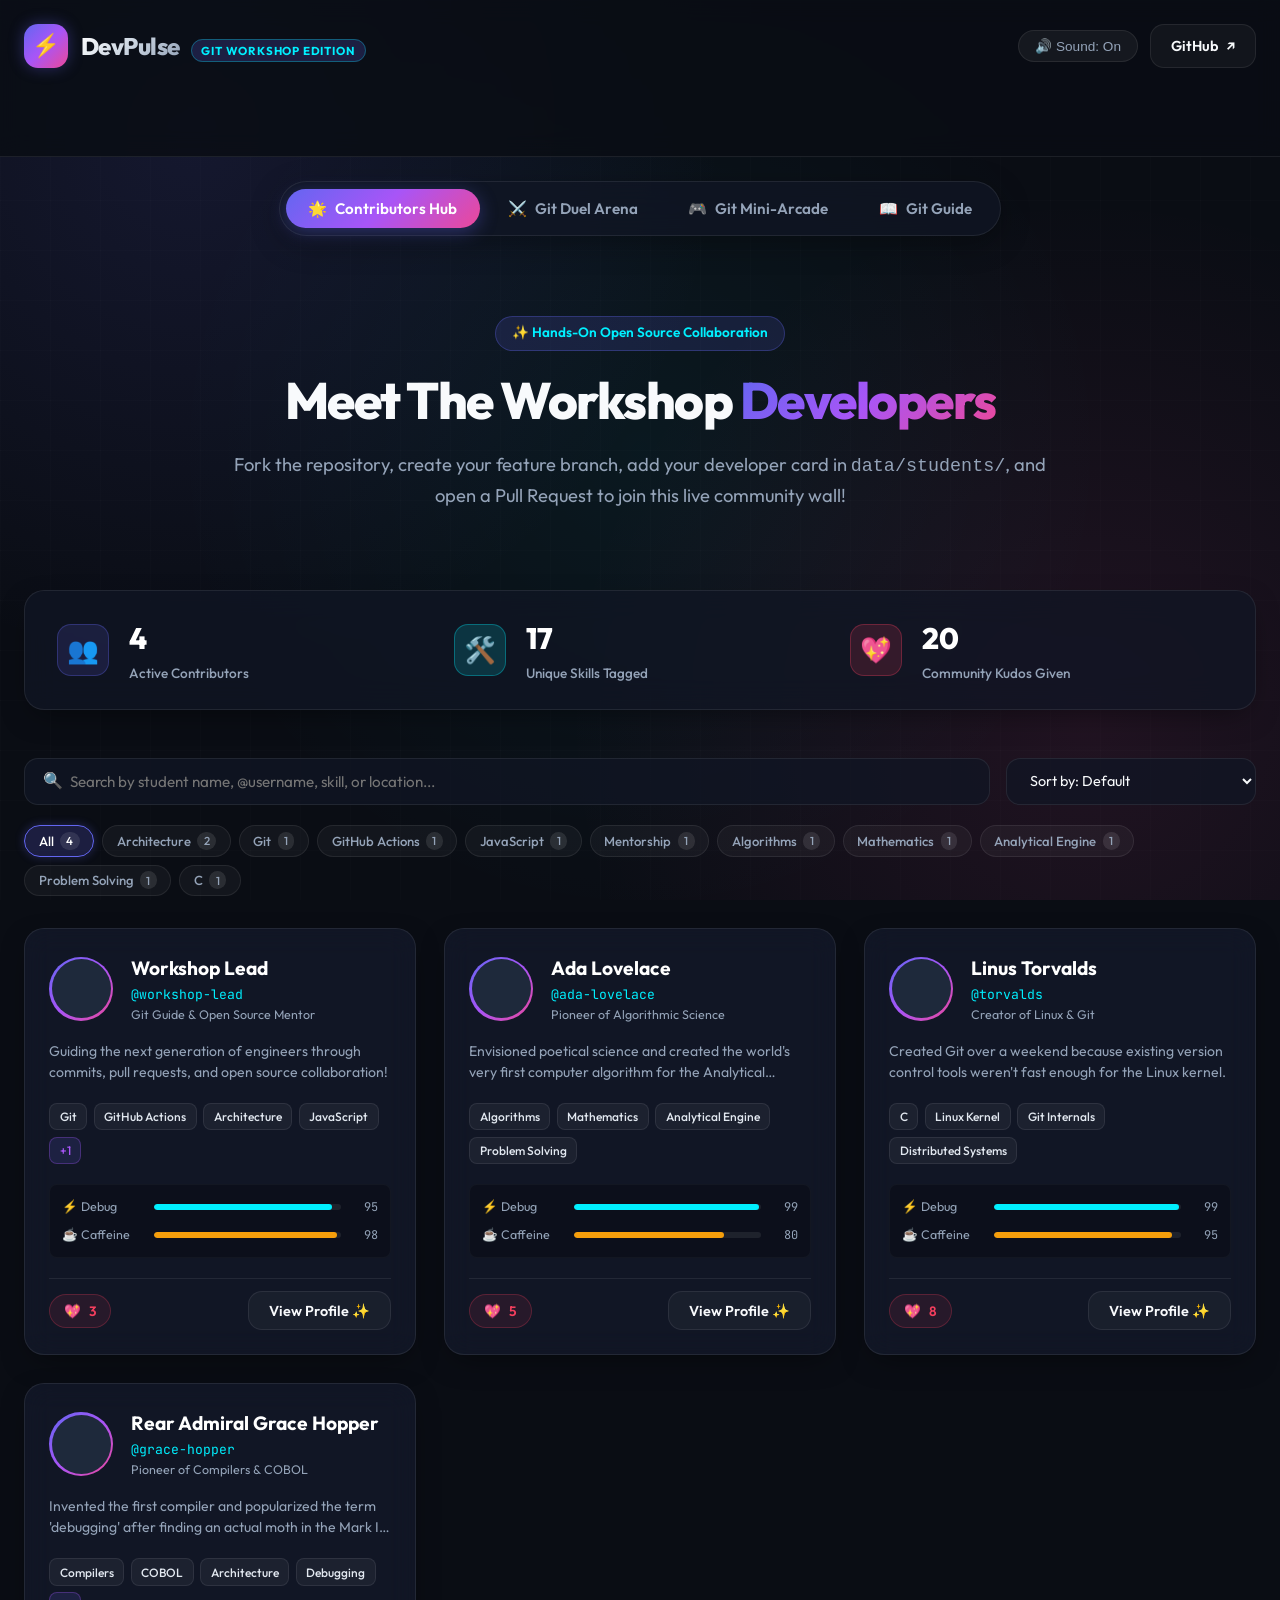
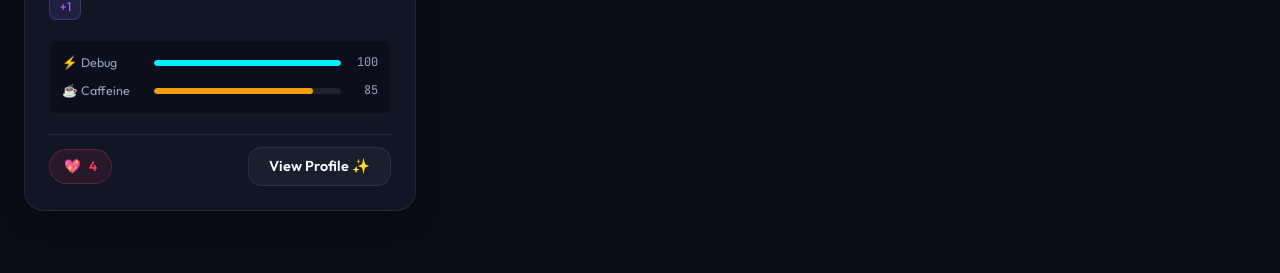
==== GItHub/index.html @ 4203bc34 "Github_Workshop" ====
<!DOCTYPE html>
<html lang="en">
<head>
  <meta charset="UTF-8">
  <meta name="viewport" content="width=device-width, initial-scale=1.0">
  <meta name="description" content="DevPulse - Interactive Developer Showcase, RPG Battle Arena, and Collaborative Git Workshop Hub">
  <title>DevPulse 🚀 Git Workshop & Community Hub</title>
  <link rel="stylesheet" href="css/styles.css">
  <link rel="icon" href="data:image/svg+xml,<svg xmlns=%22http://www.w3.org/2000/svg%22 viewBox=%220 0 100 100%22><text y=%22.9em%22 font-size=%2290%22>⚡</text></svg>">
</head>
<body>
  <div class="cyber-grid-bg"></div>
  <canvas id="confetti-canvas"></canvas>

  <header class="site-header">
    <div class="app-container header-inner">
      <a href="#" class="brand-logo" id="brand-home-link">
        <div class="logo-icon-wrap">⚡</div>
        <div>
          <span class="brand-title">DevPulse</span>
          <span class="brand-tag">Git Workshop Edition</span>
        </div>
      </a>

      <div class="header-actions">
        <button id="audio-toggle-btn" class="btn-audio" title="Toggle Sound Effects">🔊 Sound: On</button>
        <a href="https://github.com" target="_blank" rel="noopener noreferrer" class="btn btn-outline" id="github-repo-btn">
          <span>GitHub</span> ↗
        </a>
      </div>
    </div>
  </header>

  <main class="app-container">
    <!-- Top Navigation Tabs -->
    <nav class="nav-tabs-wrapper">
      <div class="nav-tabs" role="tablist">
        <button class="nav-tab-btn active" data-tab="contributors" role="tab" id="tab-btn-contributors">
          <span>🌟</span> Contributors Hub
        </button>
        <button class="nav-tab-btn" data-tab="arena" role="tab" id="tab-btn-arena">
          <span>⚔️</span> Git Duel Arena
        </button>
        <button class="nav-tab-btn" data-tab="arcade" role="tab" id="tab-btn-arcade">
          <span>🎮</span> Git Mini-Arcade
        </button>
        <button class="nav-tab-btn" data-tab="guide" role="tab" id="tab-btn-guide">
          <span>📖</span> Git Guide
        </button>
      </div>
    </nav>

    <!-- TAB 1: CONTRIBUTORS HUB -->
    <section id="tab-contributors" class="tab-panel active">
      <div class="hero-section">
        <div class="hero-pill">✨ Hands-On Open Source Collaboration</div>
        <h1 class="hero-title">Meet The Workshop <span class="hero-gradient-text">Developers</span></h1>
        <p class="hero-subtitle">
          Fork the repository, create your feature branch, add your developer card in <code>data/students/</code>, 
          and open a Pull Request to join this live community wall!
        </p>
      </div>

      <!-- Workshop Metrics Banner -->
      <div class="stats-banner">
        <div class="stat-item">
          <div class="stat-icon contributors">👥</div>
          <div>
            <div class="stat-number" id="stat-total-contributors">0</div>
            <div class="stat-label">Active Contributors</div>
          </div>
        </div>
        <div class="stat-item">
          <div class="stat-icon skills">🛠️</div>
          <div>
            <div class="stat-number" id="stat-unique-skills">0</div>
            <div class="stat-label">Unique Skills Tagged</div>
          </div>
        </div>
        <div class="stat-item">
          <div class="stat-icon kudos">💖</div>
          <div>
            <div class="stat-number" id="stat-total-kudos">0</div>
            <div class="stat-label">Community Kudos Given</div>
          </div>
        </div>
      </div>

      <!-- Search, Sort & Skill Filters -->
      <div class="toolbar-section">
        <div class="search-row">
          <div class="search-input-wrapper">
            <span class="search-icon">🔍</span>
            <input type="text" id="search-input" class="search-input" placeholder="Search by student name, @username, skill, or location...">
          </div>
          <select id="sort-select" class="sort-select">
            <option value="default">Sort by: Default</option>
            <option value="name">Sort by: Name (A-Z)</option>
            <option value="kudos">Sort by: Most Kudos 💖</option>
            <option value="debugging">Sort by: Debugging Master ⚡</option>
            <option value="caffeine">Sort by: Caffeine Level ☕</option>
          </select>
        </div>

        <div class="skills-pills-row" id="skills-filter-container">
          <!-- Populated dynamically by app.js -->
        </div>
      </div>

      <!-- Cards Grid -->
      <div class="profiles-grid" id="profiles-grid">
        <!-- Rendered dynamically by app.js -->
      </div>
    </section>

    <!-- TAB 2: GIT DUEL ARENA -->
    <section id="tab-arena" class="tab-panel">
      <div class="arena-container">
        <div class="arena-header">
          <h2 class="arena-title">⚔️ Git Duel RPG Battle Arena</h2>
          <p class="arena-subtitle">Pick any two workshop contributors and watch their developer stats collide in a simulated turn-based duel!</p>
        </div>

        <div class="arena-matchup-row">
          <div class="fighter-slot">
            <label for="arena-fighter-1">Select Contender 1:</label>
            <select id="arena-fighter-1" class="fighter-select"></select>
            <div id="fighter-1-card"></div>
          </div>

          <div class="arena-vs-badge">VS</div>

          <div class="fighter-slot">
            <label for="arena-fighter-2">Select Contender 2:</label>
            <select id="arena-fighter-2" class="fighter-select"></select>
            <div id="fighter-2-card"></div>
          </div>
        </div>

        <div class="arena-controls">
          <button id="start-battle-btn" class="btn btn-primary btn-battle">⚔️ Start Git Duel!</button>
          <button id="reset-battle-btn" class="btn btn-outline">🔄 Reset</button>
        </div>

        <div class="battle-log-container" id="battle-log-messages">
          <div class="log-entry system">Ready for battle. Select two developers and click Start!</div>
        </div>
      </div>
    </section>

    <!-- TAB 3: GIT MINI-ARCADE -->
    <section id="tab-arcade" class="tab-panel">
      <div class="arcade-grid">
        <!-- Speed Typer Game -->
        <div class="arcade-card">
          <div class="arcade-card-header">
            <span class="arcade-tag">Mini-Game 1</span>
            <h3 class="arcade-title">⚡ Git Command Speed Typer</h3>
            <p class="step-desc">Test your muscle memory! Type the Git command matching each scenario before time runs out.</p>
          </div>

          <div class="typer-status-bar">
            <span>Score: <strong id="typer-score">0</strong></span>
            <span>Time: <strong id="typer-time">30s</strong></span>
          </div>

          <div class="typer-target-display">
            <div class="typer-prompt" id="typer-prompt">Click "Start Speed Typer" to begin!</div>
            <div class="typer-target" id="typer-target">git checkout -b feature/awesome</div>
          </div>

          <input type="text" id="typer-input" class="typer-input" placeholder="Type command here and press enter..." disabled autocomplete="off" spellcheck="false">

          <button id="typer-start-btn" class="btn btn-primary">⚡ Start Speed Typer (30s)</button>
        </div>

        <!-- Git Quizzer -->
        <div class="arcade-card">
          <div class="arcade-card-header">
            <span class="arcade-tag">Mini-Game 2</span>
            <h3 class="arcade-title">🎓 Git & GitHub Knowledge Quiz</h3>
            <p class="step-desc">Test your understanding of Git fundamentals, branching, and pull requests.</p>
          </div>

          <div id="quiz-box">
            <!-- Rendered dynamically by arcade.js -->
          </div>
        </div>
      </div>

      <!-- Community Soundboard -->
      <div class="soundboard-section">
        <h3 class="arcade-title">🔊 Workshop Audio Soundboard</h3>
        <p class="step-desc">Synthesized in real-time with Web Audio API. Trigger audio feedback during live demos!</p>
        <div class="soundboard-grid">
          <button class="soundboard-btn" data-sound="kudos">💖 Kudos Chime</button>
          <button class="soundboard-btn" data-sound="attack">⚡ Zap / Laser</button>
          <button class="soundboard-btn" data-sound="victory">🏆 Victory Fanfare</button>
          <button class="soundboard-btn" data-sound="success">✅ Commit Success</button>
          <button class="soundboard-btn" data-sound="error">❌ Merge Conflict Buzz</button>
        </div>
      </div>
    </section>

    <!-- TAB 4: GIT WORKSHOP GUIDE -->
    <section id="tab-guide" class="tab-panel">
      <div class="guide-container">
        <h2 class="arena-title">🚀 Workshop Hands-On Instructions</h2>
        <p class="step-desc" style="margin-bottom: 2rem;">
          Follow these 6 steps to make your first open-source Pull Request and see your card appear live on this wall!
        </p>

        <div class="guide-step">
          <div class="step-num-badge">1</div>
          <div class="step-body">
            <h3 class="step-title">Fork and Clone the Repository</h3>
            <p class="step-desc">Click <strong>Fork</strong> at the top right of this GitHub repo to create your own copy, then clone it to your local machine:</p>
            <div class="code-snippet-box">git clone https://github.com/YOUR_USERNAME/DevPulse.git<br>cd DevPulse</div>
          </div>
        </div>

        <div class="guide-step">
          <div class="step-num-badge">2</div>
          <div class="step-body">
            <h3 class="step-title">Create a New Feature Branch</h3>
            <p class="step-desc">Never commit directly to <code>main</code>! Always create a descriptive branch for your changes:</p>
            <div class="code-snippet-box">git checkout -b feature/add-YOUR_USERNAME</div>
          </div>
        </div>

        <div class="guide-step">
          <div class="step-num-badge">3</div>
          <div class="step-body">
            <h3 class="step-title">Create Your Profile JSON File</h3>
            <p class="step-desc">Copy <code>data/students/_template.json</code> to a new file named <code>data/students/YOUR_USERNAME.json</code> and fill in your details, avatar, and custom RPG stats!</p>
            <div class="code-snippet-box">cp data/students/_template.json data/students/YOUR_USERNAME.json</div>
          </div>
        </div>

        <div class="guide-step">
          <div class="step-num-badge">4</div>
          <div class="step-body">
            <h3 class="step-title">Register Your File (For Local Testing)</h3>
            <p class="step-desc">Open <code>data/registry.json</code> and add your filename (e.g. <code>"YOUR_USERNAME.json"</code>) to the list. Double check your JSON syntax (commas and quotes)!</p>
          </div>
        </div>

        <div class="guide-step">
          <div class="step-num-badge">5</div>
          <div class="step-body">
            <h3 class="step-title">Commit and Push Your Branch</h3>
            <p class="step-desc">Stage your changes, create an informative commit message, and push your branch to GitHub:</p>
            <div class="code-snippet-box">git status<br>git add data/students/YOUR_USERNAME.json data/registry.json<br>git commit -m "feat: add profile card for YOUR_USERNAME"<br>git push -u origin feature/add-YOUR_USERNAME</div>
          </div>
        </div>

        <div class="guide-step">
          <div class="step-num-badge">6</div>
          <div class="step-body">
            <h3 class="step-title">Open a Pull Request! 🎉</h3>
            <p class="step-desc">
              Go to the original GitHub repository. GitHub will show a banner saying <em>"feature/add-YOUR_USERNAME had recent pushes"</em>. Click <strong>Compare & pull request</strong>, write a brief description, and submit! Once the instructor or peer merges it, your card is officially in the Hall of Fame!
            </p>
          </div>
        </div>
      </div>
    </section>
  </main>

  <!-- Profile Detail Modal Dialog -->
  <div id="profile-modal" class="modal-overlay" role="dialog" aria-modal="true">
    <div class="modal-window">
      <button id="modal-close-btn" class="modal-close-btn" aria-label="Close modal">✕</button>
      <div id="modal-body-container">
        <!-- Rendered dynamically by app.js -->
      </div>
    </div>
  </div>

  <!-- Scripts -->
  <script src="js/audio.js"></script>
  <script src="js/battle-arena.js"></script>
  <script src="js/arcade.js"></script>
  <script src="js/app.js"></script>
</body>
</html>
---- GItHub/css/styles.css ----
/* ==========================================================================
   DevPulse Design System & Aesthetics
   Modern Dark Cyberpunk & Glassmorphic Interface
   ========================================================================== */

@import url('https://fonts.googleapis.com/css2?family=Outfit:wght@300;400;500;600;700;800&family=JetBrains+Mono:wght@400;500;700&display=swap');

:root {
  --bg-main: #0a0d14;
  --bg-surface: #111625;
  --bg-surface-glass: rgba(17, 22, 37, 0.75);
  --bg-card: rgba(22, 29, 49, 0.6);
  --bg-card-hover: rgba(30, 41, 69, 0.8);
  --border-subtle: rgba(255, 255, 255, 0.08);
  --border-focus: rgba(99, 102, 241, 0.5);

  --primary: #6366f1;
  --primary-glow: rgba(99, 102, 241, 0.35);
  --primary-gradient: linear-gradient(135deg, #6366f1 0%, #a855f7 50%, #ec4899 100%);
  --cyber-gradient: linear-gradient(135deg, #00f2fe 0%, #4facfe 100%);
  --accent-cyan: #00f0ff;
  --accent-pink: #f43f5e;
  --accent-purple: #a855f7;
  --accent-emerald: #10b981;
  --accent-amber: #f59e0b;

  --text-main: #f8fafc;
  --text-muted: #94a3b8;
  --text-dim: #64748b;

  --radius-sm: 8px;
  --radius-md: 14px;
  --radius-lg: 20px;
  --radius-full: 9999px;

  --shadow-card: 0 10px 30px -10px rgba(0, 0, 0, 0.5);
  --shadow-glow: 0 0 25px rgba(99, 102, 241, 0.25);
  --font-sans: 'Outfit', -apple-system, BlinkMacSystemFont, sans-serif;
  --font-mono: 'JetBrains Mono', monospace;
}

*, *::before, *::after {
  box-sizing: border-box;
  margin: 0;
  padding: 0;
}

body {
  font-family: var(--font-sans);
  background-color: var(--bg-main);
  color: var(--text-main);
  line-height: 1.6;
  min-height: 100vh;
  overflow-x: hidden;
  position: relative;
  background-image: 
    radial-gradient(circle at 15% 15%, rgba(99, 102, 241, 0.12) 0%, transparent 40%),
    radial-gradient(circle at 85% 80%, rgba(236, 72, 153, 0.1) 0%, transparent 40%),
    radial-gradient(circle at 50% 50%, rgba(0, 240, 255, 0.05) 0%, transparent 60%);
  background-attachment: fixed;
}

/* Background Animated Grid */
.cyber-grid-bg {
  position: fixed;
  top: 0;
  left: 0;
  width: 100vw;
  height: 100vh;
  pointer-events: none;
  z-index: 0;
  background-size: 50px 50px;
  background-image: 
    linear-gradient(to right, rgba(255, 255, 255, 0.02) 1px, transparent 1px),
    linear-gradient(to bottom, rgba(255, 255, 255, 0.02) 1px, transparent 1px);
  opacity: 0.7;
}

#confetti-canvas {
  position: fixed;
  top: 0;
  left: 0;
  width: 100%;
  height: 100%;
  pointer-events: none;
  z-index: 9999;
}

/* App Container */
.app-container {
  position: relative;
  z-index: 1;
  max-width: 1300px;
  margin: 0 auto;
  padding: 0 1.5rem 4rem;
}

/* Header & Navbar */
.site-header {
  padding: 1.5rem 0;
  border-bottom: 1px solid var(--border-subtle);
  backdrop-filter: blur(12px);
  position: sticky;
  top: 0;
  z-index: 100;
  background: rgba(10, 13, 20, 0.85);
}

.header-inner {
  display: flex;
  justify-content: space-between;
  align-items: center;
  gap: 1rem;
}

.brand-logo {
  display: flex;
  align-items: center;
  gap: 0.8rem;
  text-decoration: none;
  color: inherit;
}

.logo-icon-wrap {
  width: 44px;
  height: 44px;
  border-radius: var(--radius-md);
  background: var(--primary-gradient);
  display: flex;
  align-items: center;
  justify-content: center;
  font-size: 1.4rem;
  box-shadow: 0 0 15px var(--primary-glow);
  animation: pulse-glow 3s infinite alternate;
}

@keyframes pulse-glow {
  0% { transform: scale(1); box-shadow: 0 0 15px var(--primary-glow); }
  100% { transform: scale(1.05); box-shadow: 0 0 25px rgba(168, 85, 247, 0.5); }
}

.brand-title {
  font-size: 1.5rem;
  font-weight: 800;
  letter-spacing: -0.5px;
  background: linear-gradient(135deg, #ffffff 0%, #cbd5e1 50%, #94a3b8 100%);
  -webkit-background-clip: text;
  -webkit-text-fill-color: transparent;
}

.brand-tag {
  font-size: 0.72rem;
  font-weight: 700;
  text-transform: uppercase;
  background: rgba(99, 102, 241, 0.2);
  color: var(--accent-cyan);
  padding: 0.2rem 0.6rem;
  border-radius: var(--radius-full);
  border: 1px solid rgba(0, 240, 255, 0.3);
  margin-left: 0.5rem;
  letter-spacing: 0.8px;
}

.header-actions {
  display: flex;
  align-items: center;
  gap: 0.75rem;
}

/* Nav Tabs Bar */
.nav-tabs-wrapper {
  margin: 1.5rem 0 2.5rem;
  display: flex;
  justify-content: center;
}

.nav-tabs {
  display: flex;
  background: var(--bg-surface-glass);
  backdrop-filter: blur(16px);
  border: 1px solid var(--border-subtle);
  border-radius: var(--radius-full);
  padding: 0.4rem;
  gap: 0.35rem;
  box-shadow: 0 8px 30px rgba(0, 0, 0, 0.3);
}

.nav-tab-btn {
  background: transparent;
  border: none;
  color: var(--text-muted);
  font-family: var(--font-sans);
  font-size: 0.95rem;
  font-weight: 600;
  padding: 0.65rem 1.4rem;
  border-radius: var(--radius-full);
  cursor: pointer;
  transition: all 0.25s cubic-bezier(0.4, 0, 0.2, 1);
  display: flex;
  align-items: center;
  gap: 0.5rem;
}

.nav-tab-btn:hover {
  color: var(--text-main);
  background: rgba(255, 255, 255, 0.05);
}

.nav-tab-btn.active {
  color: #fff;
  background: var(--primary-gradient);
  box-shadow: 0 4px 18px var(--primary-glow);
}

/* Buttons */
.btn {
  display: inline-flex;
  align-items: center;
  justify-content: center;
  gap: 0.5rem;
  font-family: var(--font-sans);
  font-weight: 600;
  font-size: 0.9rem;
  padding: 0.6rem 1.25rem;
  border-radius: var(--radius-md);
  cursor: pointer;
  transition: all 0.2s ease;
  text-decoration: none;
  border: none;
}

.btn-primary {
  background: var(--primary-gradient);
  color: #fff;
  box-shadow: 0 4px 15px rgba(99, 102, 241, 0.4);
}

.btn-primary:hover {
  transform: translateY(-2px);
  box-shadow: 0 6px 22px rgba(99, 102, 241, 0.6);
}

.btn-outline {
  background: rgba(255, 255, 255, 0.04);
  color: var(--text-main);
  border: 1px solid var(--border-subtle);
}

.btn-outline:hover {
  background: rgba(255, 255, 255, 0.08);
  border-color: rgba(255, 255, 255, 0.25);
  color: #fff;
}

.btn-audio {
  background: rgba(255, 255, 255, 0.05);
  border: 1px solid var(--border-subtle);
  color: var(--text-muted);
  border-radius: var(--radius-full);
  padding: 0.45rem 1rem;
  font-size: 0.85rem;
  cursor: pointer;
  transition: all 0.2s;
}

.btn-audio:hover {
  border-color: var(--accent-cyan);
  color: var(--accent-cyan);
}

.btn-audio.muted {
  opacity: 0.6;
}

/* Hero Section */
.hero-section {
  text-align: center;
  padding: 2.5rem 1rem 3rem;
  max-width: 850px;
  margin: 0 auto;
}

.hero-pill {
  display: inline-flex;
  align-items: center;
  gap: 0.5rem;
  padding: 0.35rem 1rem;
  border-radius: var(--radius-full);
  background: rgba(99, 102, 241, 0.15);
  border: 1px solid rgba(99, 102, 241, 0.3);
  font-size: 0.85rem;
  font-weight: 600;
  color: var(--accent-cyan);
  margin-bottom: 1.25rem;
}

.hero-title {
  font-size: 3.2rem;
  font-weight: 800;
  line-height: 1.15;
  margin-bottom: 1.25rem;
  letter-spacing: -1.5px;
}

.hero-gradient-text {
  background: var(--primary-gradient);
  -webkit-background-clip: text;
  -webkit-text-fill-color: transparent;
}

.hero-subtitle {
  font-size: 1.15rem;
  color: var(--text-muted);
  line-height: 1.6;
  margin-bottom: 2rem;
}

/* Metrics Banner */
.stats-banner {
  display: grid;
  grid-template-columns: repeat(3, 1fr);
  gap: 1.5rem;
  background: var(--bg-surface-glass);
  backdrop-filter: blur(16px);
  border: 1px solid var(--border-subtle);
  border-radius: var(--radius-lg);
  padding: 1.5rem 2rem;
  margin-bottom: 3rem;
  box-shadow: var(--shadow-card);
}

.stat-item {
  display: flex;
  align-items: center;
  gap: 1.25rem;
}

.stat-icon {
  width: 52px;
  height: 52px;
  border-radius: var(--radius-md);
  display: flex;
  align-items: center;
  justify-content: center;
  font-size: 1.6rem;
  background: rgba(255, 255, 255, 0.05);
  border: 1px solid var(--border-subtle);
}

.stat-icon.contributors { background: rgba(99, 102, 241, 0.15); border-color: rgba(99, 102, 241, 0.3); }
.stat-icon.skills { background: rgba(0, 240, 255, 0.15); border-color: rgba(0, 240, 255, 0.3); }
.stat-icon.kudos { background: rgba(244, 63, 94, 0.15); border-color: rgba(244, 63, 94, 0.3); }

.stat-number {
  font-size: 1.85rem;
  font-weight: 800;
  letter-spacing: -0.5px;
  color: #fff;
}

.stat-label {
  font-size: 0.85rem;
  color: var(--text-muted);
  font-weight: 500;
}

/* Filter & Controls Toolbar */
.toolbar-section {
  display: flex;
  flex-direction: column;
  gap: 1.25rem;
  margin-bottom: 2rem;
}

.search-row {
  display: flex;
  gap: 1rem;
  align-items: center;
}

.search-input-wrapper {
  position: relative;
  flex: 1;
}

.search-icon {
  position: absolute;
  left: 1.2rem;
  top: 50%;
  transform: translateY(-50%);
  color: var(--text-dim);
  font-size: 1rem;
}

.search-input {
  width: 100%;
  background: var(--bg-surface-glass);
  border: 1px solid var(--border-subtle);
  color: #fff;
  font-family: var(--font-sans);
  font-size: 0.95rem;
  padding: 0.8rem 1rem 0.8rem 2.8rem;
  border-radius: var(--radius-md);
  outline: none;
  transition: all 0.2s;
}

.search-input:focus {
  border-color: var(--primary);
  box-shadow: 0 0 15px rgba(99, 102, 241, 0.25);
}

.sort-select {
  background: var(--bg-surface-glass);
  border: 1px solid var(--border-subtle);
  color: var(--text-main);
  font-family: var(--font-sans);
  font-size: 0.9rem;
  padding: 0.8rem 1.2rem;
  border-radius: var(--radius-md);
  outline: none;
  cursor: pointer;
  transition: border-color 0.2s;
}

.sort-select:focus {
  border-color: var(--primary);
}

.skills-pills-row {
  display: flex;
  flex-wrap: wrap;
  gap: 0.5rem;
  align-items: center;
}

.filter-pill {
  background: rgba(255, 255, 255, 0.04);
  border: 1px solid var(--border-subtle);
  color: var(--text-muted);
  font-family: var(--font-sans);
  font-size: 0.82rem;
  font-weight: 500;
  padding: 0.35rem 0.85rem;
  border-radius: var(--radius-full);
  cursor: pointer;
  transition: all 0.2s ease;
  display: flex;
  align-items: center;
  gap: 0.4rem;
}

.filter-pill:hover {
  background: rgba(255, 255, 255, 0.08);
  color: #fff;
}

.filter-pill.active {
  background: rgba(99, 102, 241, 0.2);
  border-color: var(--primary);
  color: #fff;
  box-shadow: 0 0 10px rgba(99, 102, 241, 0.3);
}

.pill-badge {
  background: rgba(255, 255, 255, 0.1);
  padding: 0.1rem 0.4rem;
  border-radius: var(--radius-full);
  font-size: 0.72rem;
}

/* Profiles Grid */
.profiles-grid {
  display: grid;
  grid-template-columns: repeat(auto-fill, minmax(360px, 1fr));
  gap: 1.75rem;
}

/* Dev Card */
.dev-card {
  position: relative;
  background: var(--bg-card);
  backdrop-filter: blur(14px);
  border: 1px solid var(--border-subtle);
  border-radius: var(--radius-lg);
  padding: 1.5rem;
  cursor: pointer;
  transition: all 0.3s cubic-bezier(0.2, 0.8, 0.2, 1);
  box-shadow: var(--shadow-card);
  display: flex;
  flex-direction: column;
  overflow: hidden;
  animation: card-appear 0.5s ease backwards;
}

@keyframes card-appear {
  from { opacity: 0; transform: translateY(20px); }
  to { opacity: 1; transform: translateY(0); }
}

.dev-card:hover {
  transform: translateY(-6px);
  border-color: rgba(99, 102, 241, 0.4);
  box-shadow: 0 15px 35px -5px rgba(0, 0, 0, 0.6), var(--shadow-glow);
  background: var(--bg-card-hover);
}

.dev-card-inner {
  display: flex;
  flex-direction: column;
  height: 100%;
}

.card-header {
  display: flex;
  align-items: center;
  gap: 1.1rem;
  margin-bottom: 1rem;
}

.avatar-ring {
  width: 64px;
  height: 64px;
  border-radius: var(--radius-full);
  padding: 2.5px;
  background: var(--primary-gradient);
  flex-shrink: 0;
}

.dev-avatar {
  width: 100%;
  height: 100%;
  border-radius: var(--radius-full);
  object-fit: cover;
  background: #1e293b;
}

.dev-meta {
  overflow: hidden;
}

.dev-name {
  font-size: 1.2rem;
  font-weight: 700;
  color: #fff;
  white-space: nowrap;
  overflow: hidden;
  text-overflow: ellipsis;
}

.dev-username {
  font-family: var(--font-mono);
  font-size: 0.82rem;
  color: var(--accent-cyan);
  display: block;
}

.dev-role {
  font-size: 0.78rem;
  color: var(--text-muted);
  display: block;
  white-space: nowrap;
  overflow: hidden;
  text-overflow: ellipsis;
}

.dev-bio {
  font-size: 0.88rem;
  color: var(--text-muted);
  line-height: 1.5;
  margin-bottom: 1.25rem;
  display: -webkit-box;
  -webkit-line-clamp: 2;
  -webkit-box-orient: vertical;
  overflow: hidden;
  flex-grow: 1;
}

.dev-skills-list {
  display: flex;
  flex-wrap: wrap;
  gap: 0.4rem;
  margin-bottom: 1.25rem;
}

.skill-tag {
  background: rgba(255, 255, 255, 0.05);
  border: 1px solid var(--border-subtle);
  color: #e2e8f0;
  font-size: 0.75rem;
  font-weight: 500;
  padding: 0.2rem 0.6rem;
  border-radius: var(--radius-sm);
}

.skill-tag.more {
  background: rgba(99, 102, 241, 0.15);
  color: var(--accent-purple);
  border-color: rgba(168, 85, 247, 0.3);
}

.dev-stats-bars {
  background: rgba(0, 0, 0, 0.25);
  border-radius: var(--radius-sm);
  padding: 0.75rem;
  display: flex;
  flex-direction: column;
  gap: 0.5rem;
  margin-bottom: 1.25rem;
  border: 1px solid rgba(255, 255, 255, 0.03);
}

.stat-bar-row {
  display: flex;
  align-items: center;
  gap: 0.75rem;
  font-size: 0.78rem;
}

.stat-name {
  width: 80px;
  color: var(--text-muted);
}

.stat-bar-track {
  flex: 1;
  height: 6px;
  background: rgba(255, 255, 255, 0.08);
  border-radius: var(--radius-full);
  overflow: hidden;
}

.stat-bar-val {
  height: 100%;
  border-radius: var(--radius-full);
  transition: width 0.6s ease;
}

.stat-bar-val.debug { background: var(--accent-cyan); }
.stat-bar-val.caffeine { background: var(--accent-amber); }

.stat-num {
  font-family: var(--font-mono);
  font-size: 0.75rem;
  color: var(--text-muted);
  width: 25px;
  text-align: right;
}

.card-footer {
  display: flex;
  align-items: center;
  justify-content: space-between;
  padding-top: 0.75rem;
  border-top: 1px solid var(--border-subtle);
}

.kudos-btn {
  background: rgba(244, 63, 94, 0.1);
  border: 1px solid rgba(244, 63, 94, 0.25);
  color: var(--accent-pink);
  font-family: var(--font-sans);
  font-size: 0.85rem;
  font-weight: 600;
  padding: 0.45rem 0.9rem;
  border-radius: var(--radius-full);
  cursor: pointer;
  display: flex;
  align-items: center;
  gap: 0.45rem;
  transition: all 0.2s ease;
}

.kudos-btn:hover {
  background: rgba(244, 63, 94, 0.2);
  transform: scale(1.05);
}

.kudos-burst {
  animation: burst 0.4s ease;
}

@keyframes burst {
  0% { transform: scale(1); }
  50% { transform: scale(1.3); }
  100% { transform: scale(1); }
}

/* Tab Panels */
.tab-panel {
  display: none;
  animation: fade-in 0.3s ease;
}

.tab-panel.active {
  display: block;
}

@keyframes fade-in {
  from { opacity: 0; transform: translateY(8px); }
  to { opacity: 1; transform: translateY(0); }
}

/* ==========================================================================
   Battle Arena UI
   ========================================================================== */
.arena-container {
  background: var(--bg-surface-glass);
  backdrop-filter: blur(16px);
  border: 1px solid var(--border-subtle);
  border-radius: var(--radius-lg);
  padding: 2.5rem;
  box-shadow: var(--shadow-card);
}

.arena-header {
  text-align: center;
  margin-bottom: 2.5rem;
}

.arena-title {
  font-size: 2.4rem;
  font-weight: 800;
  background: linear-gradient(135deg, #f59e0b 0%, #ec4899 50%, #8b5cf6 100%);
  -webkit-background-clip: text;
  -webkit-text-fill-color: transparent;
  margin-bottom: 0.5rem;
}

.arena-subtitle {
  color: var(--text-muted);
}

.arena-matchup-row {
  display: grid;
  grid-template-columns: 1fr auto 1fr;
  gap: 2rem;
  align-items: center;
  margin-bottom: 2.5rem;
}

.arena-vs-badge {
  font-size: 2rem;
  font-weight: 900;
  color: var(--accent-pink);
  text-shadow: 0 0 15px rgba(244, 63, 94, 0.6);
  padding: 0.5rem 1rem;
  background: rgba(244, 63, 94, 0.1);
  border-radius: var(--radius-full);
  border: 1px solid rgba(244, 63, 94, 0.3);
}

.fighter-slot {
  display: flex;
  flex-direction: column;
  gap: 1rem;
}

.fighter-select {
  width: 100%;
  background: rgba(255, 255, 255, 0.05);
  border: 1px solid var(--border-subtle);
  color: #fff;
  font-family: var(--font-sans);
  font-size: 0.95rem;
  padding: 0.75rem 1rem;
  border-radius: var(--radius-md);
  outline: none;
  cursor: pointer;
}

.fighter-preview-card {
  background: rgba(0, 0, 0, 0.35);
  border: 1px solid var(--border-subtle);
  border-radius: var(--radius-md);
  padding: 1.5rem;
  transition: all 0.3s ease;
  position: relative;
}

.fighter-preview-card.winner {
  border-color: var(--accent-emerald);
  box-shadow: 0 0 25px rgba(16, 185, 129, 0.4);
}

.fighter-preview-card.loser {
  opacity: 0.5;
  filter: grayscale(0.8);
}

.fighter-preview-card.shake {
  animation: hit-shake 0.3s ease;
}

@keyframes hit-shake {
  0% { transform: translateX(0); }
  20% { transform: translateX(-10px); }
  40% { transform: translateX(10px); }
  60% { transform: translateX(-6px); }
  80% { transform: translateX(6px); }
  100% { transform: translateX(0); }
}

.fighter-header {
  display: flex;
  align-items: center;
  gap: 1rem;
  margin-bottom: 1.25rem;
}

.fighter-avatar {
  width: 56px;
  height: 56px;
  border-radius: var(--radius-full);
  object-fit: cover;
  border: 2px solid var(--primary);
}

.fighter-name {
  font-size: 1.2rem;
  font-weight: 700;
  color: #fff;
}

.fighter-role {
  font-size: 0.8rem;
  color: var(--text-muted);
}

.hp-bar-wrapper {
  margin-bottom: 1.25rem;
}

.hp-label {
  display: flex;
  justify-content: space-between;
  font-size: 0.8rem;
  font-weight: 700;
  margin-bottom: 0.35rem;
}

.hp-track {
  height: 12px;
  background: rgba(255, 255, 255, 0.1);
  border-radius: var(--radius-full);
  overflow: hidden;
}

.hp-fill {
  height: 100%;
  background: linear-gradient(90deg, #10b981, #00f0ff);
  transition: width 0.4s cubic-bezier(0.4, 0, 0.2, 1);
}

.hp-fill.warning { background: linear-gradient(90deg, #f59e0b, #eab308); }
.hp-fill.critical { background: linear-gradient(90deg, #ef4444, #dc2626); }

.fighter-stats-mini {
  display: grid;
  grid-template-columns: 1fr 1fr;
  gap: 0.5rem;
  margin-bottom: 1rem;
}

.stat-pill {
  background: rgba(255, 255, 255, 0.04);
  padding: 0.4rem 0.6rem;
  border-radius: var(--radius-sm);
  font-size: 0.78rem;
  color: var(--text-muted);
}

.signature-move-badge {
  background: rgba(168, 85, 247, 0.15);
  border: 1px solid rgba(168, 85, 247, 0.3);
  color: #d8b4fe;
  padding: 0.5rem 0.75rem;
  border-radius: var(--radius-sm);
  font-size: 0.82rem;
}

.arena-controls {
  display: flex;
  justify-content: center;
  gap: 1rem;
  margin-bottom: 2rem;
}

.btn-battle {
  font-size: 1.1rem;
  padding: 0.9rem 2.5rem;
}

.battle-log-container {
  background: #06090e;
  border: 1px solid var(--border-subtle);
  border-radius: var(--radius-md);
  padding: 1.25rem;
  max-height: 240px;
  overflow-y: auto;
  font-family: var(--font-mono);
  font-size: 0.85rem;
}

.log-entry {
  padding: 0.45rem 0;
  border-bottom: 1px solid rgba(255, 255, 255, 0.03);
  color: #cbd5e1;
}

.log-entry.system { color: var(--accent-cyan); }
.log-entry.player1 { color: #93c5fd; }
.log-entry.player2 { color: #f472b6; }
.log-entry.winner { color: #4ade80; font-weight: 700; font-size: 0.95rem; }
.log-time { color: var(--text-dim); margin-right: 0.5rem; }
.crit-tag { color: var(--accent-pink); font-weight: 700; }
.move-name { color: var(--accent-purple); }

/* ==========================================================================
   Git Arcade UI
   ========================================================================== */
.arcade-grid {
  display: grid;
  grid-template-columns: 1fr 1fr;
  gap: 2rem;
  margin-bottom: 2.5rem;
}

.arcade-card {
  background: var(--bg-surface-glass);
  backdrop-filter: blur(16px);
  border: 1px solid var(--border-subtle);
  border-radius: var(--radius-lg);
  padding: 2rem;
  box-shadow: var(--shadow-card);
  display: flex;
  flex-direction: column;
}

.arcade-card-header {
  margin-bottom: 1.5rem;
}

.arcade-tag {
  display: inline-block;
  font-size: 0.72rem;
  font-weight: 700;
  text-transform: uppercase;
  background: rgba(0, 240, 255, 0.15);
  color: var(--accent-cyan);
  padding: 0.2rem 0.6rem;
  border-radius: var(--radius-full);
  margin-bottom: 0.5rem;
}

.arcade-title {
  font-size: 1.5rem;
  font-weight: 700;
  color: #fff;
}

/* Typer Box */
.typer-status-bar {
  display: flex;
  justify-content: space-between;
  font-family: var(--font-mono);
  font-size: 0.9rem;
  margin-bottom: 1rem;
  padding: 0.5rem 0.8rem;
  background: rgba(0, 0, 0, 0.3);
  border-radius: var(--radius-sm);
}

.typer-target-display {
  background: #090d16;
  border: 1px dashed rgba(99, 102, 241, 0.5);
  border-radius: var(--radius-md);
  padding: 1.25rem;
  margin-bottom: 1.25rem;
  text-align: center;
}

.typer-prompt {
  font-size: 0.85rem;
  color: var(--text-muted);
  margin-bottom: 0.5rem;
}

.typer-target {
  font-family: var(--font-mono);
  font-size: 1.15rem;
  font-weight: 700;
  color: var(--accent-cyan);
}

.typer-input {
  width: 100%;
  background: #000;
  border: 1px solid var(--border-subtle);
  color: #38bdf8;
  font-family: var(--font-mono);
  font-size: 1rem;
  padding: 0.85rem 1rem;
  border-radius: var(--radius-md);
  outline: none;
  margin-bottom: 1rem;
  transition: all 0.2s;
}

.typer-input:focus {
  border-color: var(--accent-cyan);
  box-shadow: 0 0 15px rgba(0, 240, 255, 0.3);
}

.typer-input.flash-success {
  background: rgba(16, 185, 129, 0.2);
  border-color: var(--accent-emerald);
}

/* Quiz Box */
.quiz-card {
  display: flex;
  flex-direction: column;
  height: 100%;
}

.quiz-progress-bar {
  display: flex;
  justify-content: space-between;
  font-size: 0.8rem;
  color: var(--text-muted);
  margin-bottom: 1rem;
}

.quiz-question-title {
  font-size: 1.15rem;
  font-weight: 600;
  margin-bottom: 1.25rem;
  color: #fff;
  line-height: 1.4;
}

.quiz-options-grid {
  display: flex;
  flex-direction: column;
  gap: 0.65rem;
  margin-bottom: 1.25rem;
}

.quiz-option-btn {
  background: rgba(255, 255, 255, 0.04);
  border: 1px solid var(--border-subtle);
  color: #e2e8f0;
  font-family: var(--font-sans);
  font-size: 0.88rem;
  padding: 0.85rem 1rem;
  border-radius: var(--radius-md);
  text-align: left;
  cursor: pointer;
  transition: all 0.2s;
}

.quiz-option-btn:hover:not(:disabled) {
  background: rgba(255, 255, 255, 0.08);
  border-color: rgba(255, 255, 255, 0.2);
}

.quiz-option-btn.correct {
  background: rgba(16, 185, 129, 0.2) !important;
  border-color: var(--accent-emerald) !important;
  color: #4ade80 !important;
}

.quiz-option-btn.wrong {
  background: rgba(239, 68, 68, 0.2) !important;
  border-color: var(--accent-pink) !important;
  color: #f87171 !important;
}

.quiz-feedback-box {
  padding: 0.85rem 1rem;
  border-radius: var(--radius-md);
  font-size: 0.85rem;
  line-height: 1.5;
  display: flex;
  flex-direction: column;
  gap: 0.75rem;
}

.quiz-feedback-box.correct {
  background: rgba(16, 185, 129, 0.15);
  border: 1px solid rgba(16, 185, 129, 0.3);
  color: #86efac;
}

.quiz-feedback-box.wrong {
  background: rgba(239, 68, 68, 0.15);
  border: 1px solid rgba(239, 68, 68, 0.3);
  color: #fca5a5;
}

.next-q-btn {
  align-self: flex-start;
  margin-top: 0.4rem;
}

.quiz-completed {
  text-align: center;
  padding: 2rem 1rem;
}

.quiz-final-score {
  font-size: 1.8rem;
  color: var(--accent-cyan);
  margin: 1rem 0;
}

/* Soundboard Card */
.soundboard-section {
  background: var(--bg-surface-glass);
  border: 1px solid var(--border-subtle);
  border-radius: var(--radius-lg);
  padding: 1.75rem 2rem;
}

.soundboard-grid {
  display: grid;
  grid-template-columns: repeat(auto-fit, minmax(180px, 1fr));
  gap: 1rem;
  margin-top: 1rem;
}

.soundboard-btn {
  background: rgba(255, 255, 255, 0.04);
  border: 1px solid var(--border-subtle);
  color: var(--text-main);
  font-family: var(--font-sans);
  font-size: 0.95rem;
  font-weight: 600;
  padding: 0.85rem 1rem;
  border-radius: var(--radius-md);
  cursor: pointer;
  display: flex;
  align-items: center;
  justify-content: center;
  gap: 0.6rem;
  transition: all 0.2s;
}

.soundboard-btn:hover {
  background: rgba(99, 102, 241, 0.15);
  border-color: var(--primary);
  transform: translateY(-2px);
}

.soundboard-btn.pulse {
  transform: scale(0.95);
}

/* ==========================================================================
   Workshop Guide UI
   ========================================================================== */
.guide-container {
  background: var(--bg-surface-glass);
  backdrop-filter: blur(16px);
  border: 1px solid var(--border-subtle);
  border-radius: var(--radius-lg);
  padding: 2.5rem;
  box-shadow: var(--shadow-card);
}

.guide-step {
  display: flex;
  gap: 1.5rem;
  margin-bottom: 2.5rem;
  position: relative;
}

.guide-step:not(:last-child)::after {
  content: '';
  position: absolute;
  left: 20px;
  top: 48px;
  bottom: -24px;
  width: 2px;
  background: rgba(255, 255, 255, 0.08);
}

.step-num-badge {
  width: 42px;
  height: 42px;
  border-radius: var(--radius-full);
  background: var(--primary-gradient);
  color: #fff;
  font-weight: 800;
  font-size: 1.1rem;
  display: flex;
  align-items: center;
  justify-content: center;
  flex-shrink: 0;
  box-shadow: 0 0 15px var(--primary-glow);
}

.step-body {
  flex: 1;
}

.step-title {
  font-size: 1.3rem;
  font-weight: 700;
  color: #fff;
  margin-bottom: 0.5rem;
}

.step-desc {
  color: var(--text-muted);
  font-size: 0.95rem;
  margin-bottom: 0.85rem;
}

.code-snippet-box {
  background: #070a10;
  border: 1px solid var(--border-subtle);
  border-radius: var(--radius-md);
  padding: 0.85rem 1.25rem;
  font-family: var(--font-mono);
  font-size: 0.88rem;
  color: #38bdf8;
  overflow-x: auto;
}

/* ==========================================================================
   Modal Dialog
   ========================================================================== */
.modal-overlay {
  position: fixed;
  top: 0;
  left: 0;
  width: 100vw;
  height: 100vh;
  background: rgba(5, 7, 12, 0.85);
  backdrop-filter: blur(10px);
  z-index: 1000;
  display: flex;
  align-items: center;
  justify-content: center;
  opacity: 0;
  pointer-events: none;
  transition: opacity 0.25s ease;
  padding: 1.5rem;
}

.modal-overlay.active {
  opacity: 1;
  pointer-events: auto;
}

.modal-window {
  background: #111625;
  border: 1px solid rgba(255, 255, 255, 0.12);
  border-radius: var(--radius-lg);
  max-width: 650px;
  width: 100%;
  max-height: 90vh;
  overflow-y: auto;
  position: relative;
  box-shadow: 0 25px 60px -15px rgba(0, 0, 0, 0.8), 0 0 35px var(--primary-glow);
  padding: 2.25rem;
  transform: scale(0.95);
  transition: transform 0.25s cubic-bezier(0.2, 0.8, 0.2, 1);
}

.modal-overlay.active .modal-window {
  transform: scale(1);
}

.modal-close-btn {
  position: absolute;
  top: 1.25rem;
  right: 1.25rem;
  width: 36px;
  height: 36px;
  border-radius: var(--radius-full);
  background: rgba(255, 255, 255, 0.06);
  border: 1px solid var(--border-subtle);
  color: var(--text-muted);
  font-size: 1.1rem;
  cursor: pointer;
  display: flex;
  align-items: center;
  justify-content: center;
  transition: all 0.2s;
}

.modal-close-btn:hover {
  background: rgba(255, 255, 255, 0.12);
  color: #fff;
}

.modal-profile-header {
  display: flex;
  gap: 1.5rem;
  align-items: center;
  margin-bottom: 1.5rem;
}

.modal-avatar-wrapper {
  width: 84px;
  height: 84px;
  border-radius: var(--radius-full);
  padding: 3px;
  background: var(--primary-gradient);
  flex-shrink: 0;
}

.modal-avatar {
  width: 100%;
  height: 100%;
  border-radius: var(--radius-full);
  object-fit: cover;
}

.modal-name {
  font-size: 1.75rem;
  font-weight: 800;
  color: #fff;
  line-height: 1.2;
}

.modal-badges {
  display: flex;
  gap: 0.5rem;
  margin: 0.35rem 0;
}

.badge-role {
  font-size: 0.78rem;
  background: rgba(99, 102, 241, 0.15);
  color: var(--accent-cyan);
  padding: 0.2rem 0.6rem;
  border-radius: var(--radius-full);
}

.badge-loc {
  font-size: 0.78rem;
  color: var(--text-muted);
}

.github-handle-link {
  color: var(--accent-purple);
  text-decoration: none;
  font-family: var(--font-mono);
  font-size: 0.85rem;
  display: inline-block;
  margin-top: 0.25rem;
}

.github-handle-link:hover {
  text-decoration: underline;
}

.modal-bio-card {
  background: rgba(0, 0, 0, 0.25);
  border-radius: var(--radius-md);
  padding: 1rem 1.25rem;
  color: var(--text-muted);
  font-size: 0.95rem;
  margin-bottom: 1.5rem;
}

.modal-quote {
  font-style: italic;
  border-left: 3px solid var(--accent-cyan);
  padding-left: 0.85rem;
  margin-top: 0.75rem;
  color: #cbd5e1;
}

.modal-section {
  margin-bottom: 1.5rem;
}

.modal-section-title {
  font-size: 0.95rem;
  text-transform: uppercase;
  letter-spacing: 0.8px;
  color: var(--text-dim);
  margin-bottom: 0.85rem;
}

.modal-stats-grid {
  display: grid;
  grid-template-columns: 1fr 1fr;
  gap: 0.85rem;
}

.stat-box {
  background: rgba(255, 255, 255, 0.03);
  border: 1px solid var(--border-subtle);
  border-radius: var(--radius-md);
  padding: 0.75rem 1rem;
}

.stat-lbl {
  font-size: 0.78rem;
  color: var(--text-muted);
  display: block;
  margin-bottom: 0.4rem;
}

.stat-val-bar {
  height: 6px;
  background: rgba(255, 255, 255, 0.08);
  border-radius: var(--radius-full);
  overflow: hidden;
  margin-bottom: 0.4rem;
}

.stat-val-bar div {
  height: 100%;
  background: var(--primary-gradient);
}

.modal-signature-move {
  background: linear-gradient(135deg, rgba(168, 85, 247, 0.15), rgba(236, 72, 153, 0.1));
  border: 1px solid rgba(168, 85, 247, 0.3);
  border-radius: var(--radius-md);
  padding: 1.15rem;
  margin-bottom: 1.5rem;
}

.move-label {
  font-size: 0.72rem;
  font-weight: 700;
  text-transform: uppercase;
  color: var(--accent-pink);
  display: block;
  margin-bottom: 0.25rem;
}

.move-title {
  font-size: 1.1rem;
  color: #fff;
  margin-bottom: 0.35rem;
}

.move-text {
  font-size: 0.85rem;
  color: #cbd5e1;
}

.modal-skills-wrap {
  display: flex;
  flex-wrap: wrap;
  gap: 0.5rem;
}

.modal-socials-row {
  display: flex;
  gap: 0.75rem;
  padding-top: 1rem;
  border-top: 1px solid var(--border-subtle);
}

.social-btn {
  background: rgba(255, 255, 255, 0.06);
  border: 1px solid var(--border-subtle);
  color: #fff;
  padding: 0.5rem 1rem;
  border-radius: var(--radius-md);
  text-decoration: none;
  font-size: 0.85rem;
  transition: all 0.2s;
}

.social-btn:hover {
  background: rgba(255, 255, 255, 0.12);
  border-color: var(--primary);
}

/* Responsive Media Queries */
@media (max-width: 900px) {
  .hero-title { font-size: 2.4rem; }
  .stats-banner { grid-template-columns: 1fr; gap: 1rem; }
  .arena-matchup-row { grid-template-columns: 1fr; }
  .arena-vs-badge { justify-self: center; margin: -0.5rem 0; }
  .arcade-grid { grid-template-columns: 1fr; }
}

@media (max-width: 600px) {
  .profiles-grid { grid-template-columns: 1fr; }
  .search-row { flex-direction: column; }
  .nav-tabs { flex-wrap: wrap; border-radius: var(--radius-lg); }
  .nav-tab-btn { padding: 0.5rem 0.9rem; font-size: 0.85rem; }
  .modal-stats-grid { grid-template-columns: 1fr; }
  .modal-profile-header { flex-direction: column; text-align: center; }
  .modal-badges { justify-content: center; }
}
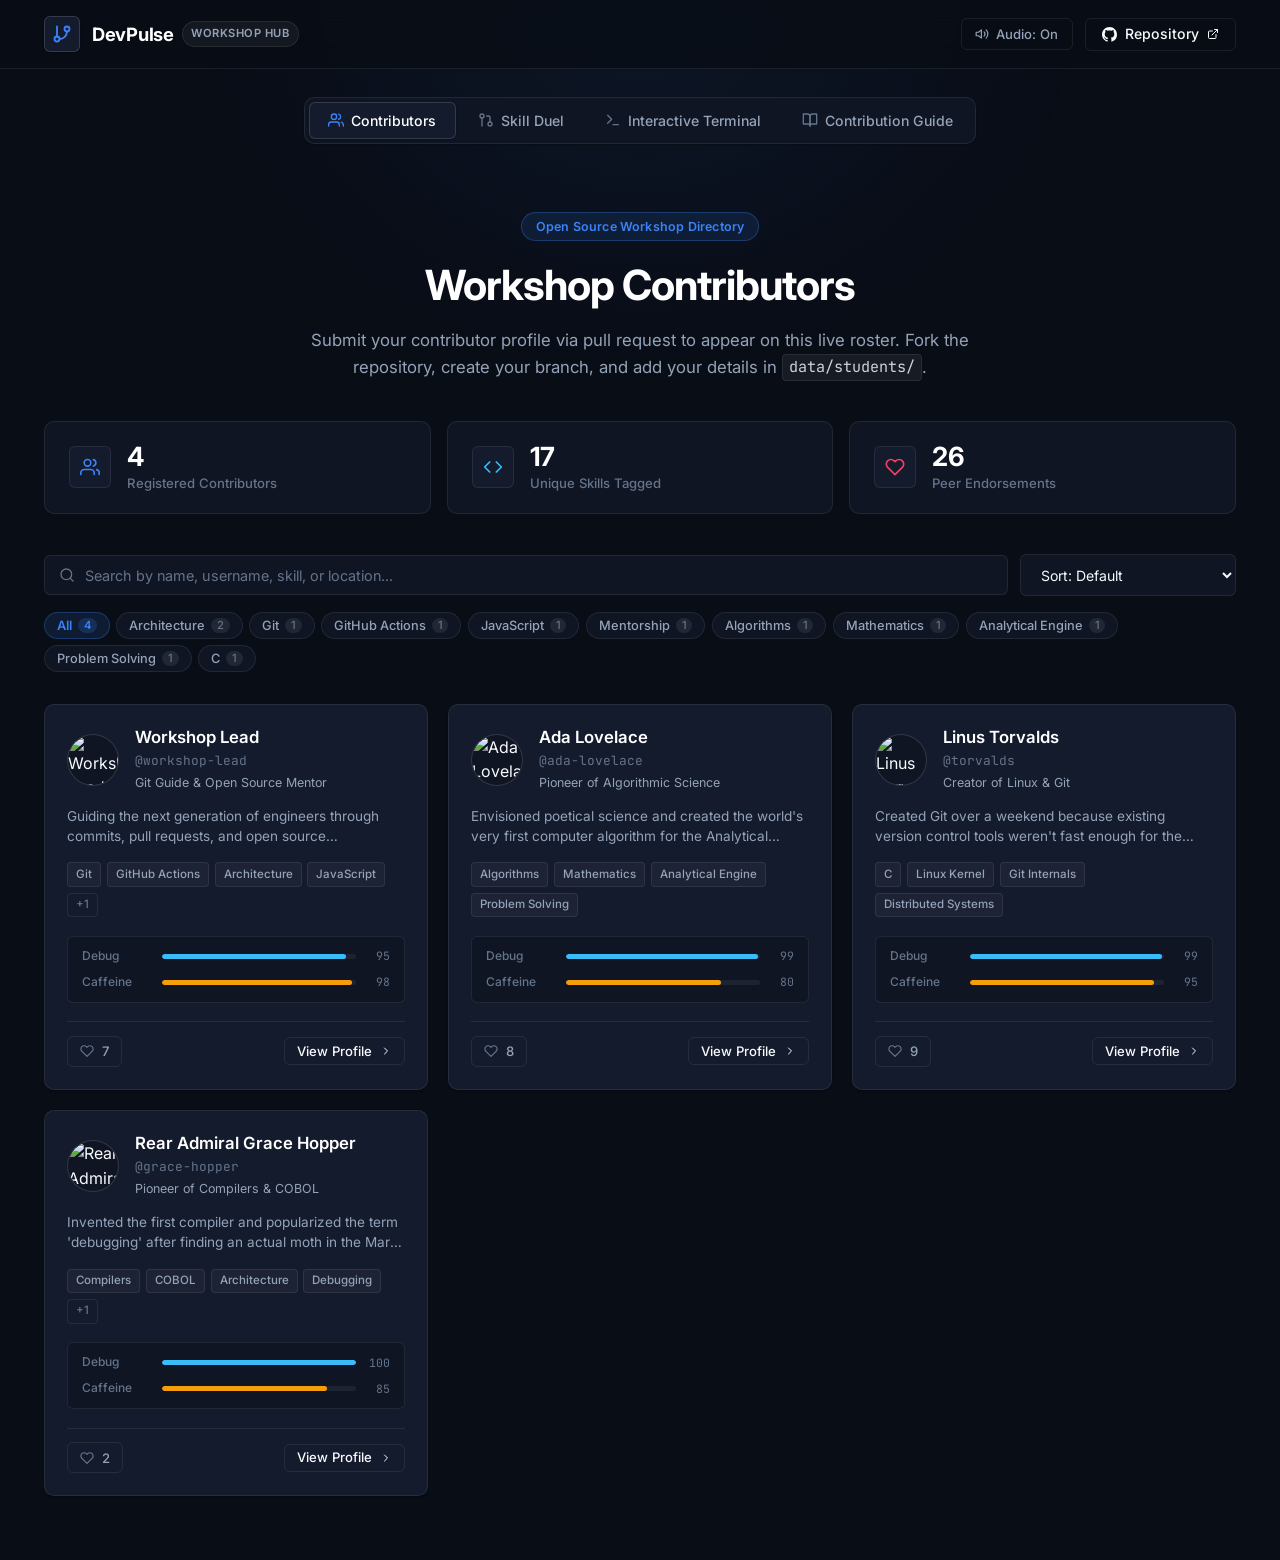
==== commit 542e4276: "Few_changes" ====
--- a/GItHub/index.html
+++ b/GItHub/index.html
@@ -1,31 +1,59 @@
 <!DOCTYPE html>
 <html lang="en">
+
 <head>
   <meta charset="UTF-8">
   <meta name="viewport" content="width=device-width, initial-scale=1.0">
-  <meta name="description" content="DevPulse - Interactive Developer Showcase, RPG Battle Arena, and Collaborative Git Workshop Hub">
-  <title>DevPulse 🚀 Git Workshop & Community Hub</title>
+  <meta name="description" content="DevPulse - Contributor directory and interactive Git workshop platform.">
+  <title>DevPulse · Git Workshop Hub</title>
   <link rel="stylesheet" href="css/styles.css">
-  <link rel="icon" href="data:image/svg+xml,<svg xmlns=%22http://www.w3.org/2000/svg%22 viewBox=%220 0 100 100%22><text y=%22.9em%22 font-size=%2290%22>⚡</text></svg>">
+  <link rel="icon"
+    href="data:image/svg+xml,<svg xmlns=%22http://www.w3.org/2000/svg%22 viewBox=%220 0 24 24%22 fill=%22none%22 stroke=%22%232f81f7%22 stroke-width=%222%22 stroke-linecap=%22round%22 stroke-linejoin=%22round%22><line x1=%226%22 y1=%223%22 x2=%226%22 y2=%2215%22/><circle cx=%2218%22 cy=%226%22 r=%223%22/><circle cx=%226%22 cy=%2218%22 r=%223%22/><path d=%22M18 9a9 9 0 0 1-9 9%22/></svg>">
 </head>
+
 <body>
-  <div class="cyber-grid-bg"></div>
   <canvas id="confetti-canvas"></canvas>
 
   <header class="site-header">
     <div class="app-container header-inner">
       <a href="#" class="brand-logo" id="brand-home-link">
-        <div class="logo-icon-wrap">⚡</div>
-        <div>
+        <div class="logo-icon-wrap" aria-hidden="true">
+          <svg width="20" height="20" viewBox="0 0 24 24" fill="none" stroke="currentColor" stroke-width="2.2"
+            stroke-linecap="round" stroke-linejoin="round">
+            <line x1="6" y1="3" x2="6" y2="15"></line>
+            <circle cx="18" cy="6" r="3"></circle>
+            <circle cx="6" cy="18" r="3"></circle>
+            <path d="M18 9a9 9 0 0 1-9 9"></path>
+          </svg>
+        </div>
+        <div class="brand-text-group">
           <span class="brand-title">DevPulse</span>
-          <span class="brand-tag">Git Workshop Edition</span>
+          <span class="brand-tag">Workshop Hub</span>
         </div>
       </a>
 
       <div class="header-actions">
-        <button id="audio-toggle-btn" class="btn-audio" title="Toggle Sound Effects">🔊 Sound: On</button>
-        <a href="https://github.com" target="_blank" rel="noopener noreferrer" class="btn btn-outline" id="github-repo-btn">
-          <span>GitHub</span> ↗
+        <button id="audio-toggle-btn" class="btn-audio" title="Toggle audio feedback" aria-label="Toggle Sound Effects">
+          <svg class="audio-icon" width="14" height="14" viewBox="0 0 24 24" fill="none" stroke="currentColor"
+            stroke-width="2" stroke-linecap="round" stroke-linejoin="round">
+            <polygon points="11 5 6 9 2 9 2 15 6 15 11 19 11 5"></polygon>
+            <path d="M19.07 4.93a10 10 0 0 1 0 14.14M15.54 8.46a5 5 0 0 1 0 7.07"></path>
+          </svg>
+          <span class="audio-label">Audio: On</span>
+        </button>
+        <a href="https://github.com" target="_blank" rel="noopener noreferrer" class="btn btn-outline"
+          id="github-repo-btn">
+          <svg width="15" height="15" viewBox="0 0 24 24" fill="currentColor">
+            <path
+              d="M12 0C5.37 0 0 5.37 0 12c0 5.31 3.435 9.795 8.205 11.385.6.105.825-.255.825-.57 0-.285-.015-1.23-.015-2.235-3.015.555-3.795-.735-4.035-1.41-.135-.345-.72-1.41-1.23-1.695-.42-.225-1.02-.78-.015-.795.945-.015 1.62.87 1.845 1.23 1.08 1.815 2.805 1.305 3.495.99.105-.78.42-1.305.765-1.605-2.67-.3-5.46-1.335-5.46-5.925 0-1.305.465-2.385 1.23-3.225-.12-.3-.54-1.53.12-3.18 0 0 1.005-.315 3.3 1.23.96-.27 1.98-.405 3-.405s2.04.135 3 .405c2.295-1.56 3.3-1.23 3.3-1.23.66 1.65.24 2.88.12 3.18.765.84 1.23 1.905 1.23 3.225 0 4.605-2.805 5.625-5.475 5.925.435.375.81 1.095.81 2.22 0 1.605-.015 2.895-.015 3.3 0 .315.225.69.825.57A12.02 12.02 0 0024 12c0-6.63-5.37-12-12-12z" />
+          </svg>
+          <span>Repository</span>
+          <svg width="12" height="12" viewBox="0 0 24 24" fill="none" stroke="currentColor" stroke-width="2"
+            stroke-linecap="round" stroke-linejoin="round">
+            <path d="M18 13v6a2 2 0 0 1-2 2H5a2 2 0 0 1-2-2V8a2 2 0 0 1 2-2h6"></path>
+            <polyline points="15 3 21 3 21 9"></polyline>
+            <line x1="10" y1="14" x2="21" y2="3"></line>
+          </svg>
         </a>
       </div>
     </div>
@@ -33,19 +61,43 @@
 
   <main class="app-container">
     <!-- Top Navigation Tabs -->
-    <nav class="nav-tabs-wrapper">
+    <nav class="nav-tabs-wrapper" aria-label="Main Navigation">
       <div class="nav-tabs" role="tablist">
         <button class="nav-tab-btn active" data-tab="contributors" role="tab" id="tab-btn-contributors">
-          <span>🌟</span> Contributors Hub
+          <svg width="16" height="16" viewBox="0 0 24 24" fill="none" stroke="currentColor" stroke-width="2"
+            stroke-linecap="round" stroke-linejoin="round">
+            <path d="M17 21v-2a4 4 0 0 0-4-4H5a4 4 0 0 0-4 4v2"></path>
+            <circle cx="9" cy="7" r="4"></circle>
+            <path d="M23 21v-2a4 4 0 0 0-3-3.87"></path>
+            <path d="M16 3.13a4 4 0 0 1 0 7.75"></path>
+          </svg>
+          <span>Contributors</span>
         </button>
         <button class="nav-tab-btn" data-tab="arena" role="tab" id="tab-btn-arena">
-          <span>⚔️</span> Git Duel Arena
+          <svg width="16" height="16" viewBox="0 0 24 24" fill="none" stroke="currentColor" stroke-width="2"
+            stroke-linecap="round" stroke-linejoin="round">
+            <circle cx="18" cy="18" r="3"></circle>
+            <circle cx="6" cy="6" r="3"></circle>
+            <path d="M13 6h3a2 2 0 0 1 2 2v7"></path>
+            <line x1="6" y1="9" x2="6" y2="21"></line>
+          </svg>
+          <span>Skill Duel</span>
         </button>
         <button class="nav-tab-btn" data-tab="arcade" role="tab" id="tab-btn-arcade">
-          <span>🎮</span> Git Mini-Arcade
+          <svg width="16" height="16" viewBox="0 0 24 24" fill="none" stroke="currentColor" stroke-width="2"
+            stroke-linecap="round" stroke-linejoin="round">
+            <polyline points="4 17 10 11 4 5"></polyline>
+            <line x1="12" y1="19" x2="20" y2="19"></line>
+          </svg>
+          <span>Interactive Terminal</span>
         </button>
         <button class="nav-tab-btn" data-tab="guide" role="tab" id="tab-btn-guide">
-          <span>📖</span> Git Guide
+          <svg width="16" height="16" viewBox="0 0 24 24" fill="none" stroke="currentColor" stroke-width="2"
+            stroke-linecap="round" stroke-linejoin="round">
+            <path d="M2 3h6a4 4 0 0 1 4 4v14a3 3 0 0 0-3-3H2z"></path>
+            <path d="M22 3h-6a4 4 0 0 0-4 4v14a3 3 0 0 1 3-3h7z"></path>
+          </svg>
+          <span>Contribution Guide</span>
         </button>
       </div>
     </nav>
@@ -53,35 +105,56 @@
     <!-- TAB 1: CONTRIBUTORS HUB -->
     <section id="tab-contributors" class="tab-panel active">
       <div class="hero-section">
-        <div class="hero-pill">✨ Hands-On Open Source Collaboration</div>
-        <h1 class="hero-title">Meet The Workshop <span class="hero-gradient-text">Developers</span></h1>
+        <div class="hero-pill">Open Source Workshop Directory</div>
+        <h1 class="hero-title">Workshop Contributors</h1>
         <p class="hero-subtitle">
-          Fork the repository, create your feature branch, add your developer card in <code>data/students/</code>, 
-          and open a Pull Request to join this live community wall!
+          Submit your contributor profile via pull request to appear on this live roster.
+          Fork the repository, create your branch, and add your details in <code>data/students/</code>.
         </p>
       </div>
 
       <!-- Workshop Metrics Banner -->
       <div class="stats-banner">
         <div class="stat-item">
-          <div class="stat-icon contributors">👥</div>
+          <div class="stat-icon contributors" aria-hidden="true">
+            <svg width="20" height="20" viewBox="0 0 24 24" fill="none" stroke="currentColor" stroke-width="2"
+              stroke-linecap="round" stroke-linejoin="round">
+              <path d="M17 21v-2a4 4 0 0 0-4-4H5a4 4 0 0 0-4 4v2"></path>
+              <circle cx="9" cy="7" r="4"></circle>
+              <path d="M23 21v-2a4 4 0 0 0-3-3.87"></path>
+              <path d="M16 3.13a4 4 0 0 1 0 7.75"></path>
+            </svg>
+          </div>
           <div>
             <div class="stat-number" id="stat-total-contributors">0</div>
-            <div class="stat-label">Active Contributors</div>
+            <div class="stat-label">Registered Contributors</div>
           </div>
         </div>
         <div class="stat-item">
-          <div class="stat-icon skills">🛠️</div>
+          <div class="stat-icon skills" aria-hidden="true">
+            <svg width="20" height="20" viewBox="0 0 24 24" fill="none" stroke="currentColor" stroke-width="2"
+              stroke-linecap="round" stroke-linejoin="round">
+              <polyline points="16 18 22 12 16 6"></polyline>
+              <polyline points="8 6 2 12 8 18"></polyline>
+            </svg>
+          </div>
           <div>
             <div class="stat-number" id="stat-unique-skills">0</div>
             <div class="stat-label">Unique Skills Tagged</div>
           </div>
         </div>
         <div class="stat-item">
-          <div class="stat-icon kudos">💖</div>
+          <div class="stat-icon kudos" aria-hidden="true">
+            <svg width="20" height="20" viewBox="0 0 24 24" fill="none" stroke="currentColor" stroke-width="2"
+              stroke-linecap="round" stroke-linejoin="round">
+              <path
+                d="M20.84 4.61a5.5 5.5 0 0 0-7.78 0L12 5.67l-1.06-1.06a5.5 5.5 0 0 0-7.78 7.78l1.06 1.06L12 21.23l7.78-7.78 1.06-1.06a5.5 5.5 0 0 0 0-7.78z">
+              </path>
+            </svg>
+          </div>
           <div>
             <div class="stat-number" id="stat-total-kudos">0</div>
-            <div class="stat-label">Community Kudos Given</div>
+            <div class="stat-label">Peer Endorsements</div>
           </div>
         </div>
       </div>
@@ -90,15 +163,20 @@
       <div class="toolbar-section">
         <div class="search-row">
           <div class="search-input-wrapper">
-            <span class="search-icon">🔍</span>
-            <input type="text" id="search-input" class="search-input" placeholder="Search by student name, @username, skill, or location...">
+            <svg class="search-icon" width="16" height="16" viewBox="0 0 24 24" fill="none" stroke="currentColor"
+              stroke-width="2" stroke-linecap="round" stroke-linejoin="round">
+              <circle cx="11" cy="11" r="8"></circle>
+              <line x1="21" y1="21" x2="16.65" y2="16.65"></line>
+            </svg>
+            <input type="text" id="search-input" class="search-input"
+              placeholder="Search by name, username, skill, or location...">
           </div>
           <select id="sort-select" class="sort-select">
-            <option value="default">Sort by: Default</option>
-            <option value="name">Sort by: Name (A-Z)</option>
-            <option value="kudos">Sort by: Most Kudos 💖</option>
-            <option value="debugging">Sort by: Debugging Master ⚡</option>
-            <option value="caffeine">Sort by: Caffeine Level ☕</option>
+            <option value="default">Sort: Default</option>
+            <option value="name">Sort: Name (A–Z)</option>
+            <option value="kudos">Sort: Peer Endorsements</option>
+            <option value="debugging">Sort: Debugging Score</option>
+            <option value="caffeine">Sort: Caffeine Index</option>
           </select>
         </div>
 
@@ -117,33 +195,34 @@
     <section id="tab-arena" class="tab-panel">
       <div class="arena-container">
         <div class="arena-header">
-          <h2 class="arena-title">⚔️ Git Duel RPG Battle Arena</h2>
-          <p class="arena-subtitle">Pick any two workshop contributors and watch their developer stats collide in a simulated turn-based duel!</p>
+          <h2 class="arena-title">Skill Comparison Duel</h2>
+          <p class="arena-subtitle">Compare developer stats side-by-side in an interactive, turn-based capability
+            simulation.</p>
         </div>
 
         <div class="arena-matchup-row">
           <div class="fighter-slot">
-            <label for="arena-fighter-1">Select Contender 1:</label>
+            <label for="arena-fighter-1" class="field-label">Contender 1</label>
             <select id="arena-fighter-1" class="fighter-select"></select>
             <div id="fighter-1-card"></div>
           </div>
 
-          <div class="arena-vs-badge">VS</div>
+          <div class="arena-vs-badge" aria-hidden="true">VS</div>
 
           <div class="fighter-slot">
-            <label for="arena-fighter-2">Select Contender 2:</label>
+            <label for="arena-fighter-2" class="field-label">Contender 2</label>
             <select id="arena-fighter-2" class="fighter-select"></select>
             <div id="fighter-2-card"></div>
           </div>
         </div>
 
         <div class="arena-controls">
-          <button id="start-battle-btn" class="btn btn-primary btn-battle">⚔️ Start Git Duel!</button>
-          <button id="reset-battle-btn" class="btn btn-outline">🔄 Reset</button>
+          <button id="start-battle-btn" class="btn btn-primary btn-battle">Run Comparison Duel</button>
+          <button id="reset-battle-btn" class="btn btn-outline">Reset</button>
         </div>
 
         <div class="battle-log-container" id="battle-log-messages">
-          <div class="log-entry system">Ready for battle. Select two developers and click Start!</div>
+          <div class="log-entry system">Ready. Select two contributors to begin simulation.</div>
         </div>
       </div>
     </section>
@@ -154,32 +233,35 @@
         <!-- Speed Typer Game -->
         <div class="arcade-card">
           <div class="arcade-card-header">
-            <span class="arcade-tag">Mini-Game 1</span>
-            <h3 class="arcade-title">⚡ Git Command Speed Typer</h3>
-            <p class="step-desc">Test your muscle memory! Type the Git command matching each scenario before time runs out.</p>
+            <span class="arcade-tag">Terminal Exercise</span>
+            <h3 class="arcade-title">Command Speed Typer</h3>
+            <p class="step-desc">Test your command-line recall. Enter the appropriate Git command before the clock runs
+              out.</p>
           </div>
 
           <div class="typer-status-bar">
             <span>Score: <strong id="typer-score">0</strong></span>
-            <span>Time: <strong id="typer-time">30s</strong></span>
+            <span>Remaining: <strong id="typer-time">30s</strong></span>
           </div>
 
           <div class="typer-target-display">
-            <div class="typer-prompt" id="typer-prompt">Click "Start Speed Typer" to begin!</div>
-            <div class="typer-target" id="typer-target">git checkout -b feature/awesome</div>
-          </div>
-
-          <input type="text" id="typer-input" class="typer-input" placeholder="Type command here and press enter..." disabled autocomplete="off" spellcheck="false">
-
-          <button id="typer-start-btn" class="btn btn-primary">⚡ Start Speed Typer (30s)</button>
+            <div class="typer-prompt" id="typer-prompt">Click "Start Session" to begin</div>
+            <div class="typer-target" id="typer-target">git checkout -b feature/example</div>
+          </div>
+
+          <input type="text" id="typer-input" class="typer-input" placeholder="Type Git command and press Enter..."
+            disabled autocomplete="off" spellcheck="false">
+
+          <button id="typer-start-btn" class="btn btn-primary">Start Session (30s)</button>
         </div>
 
         <!-- Git Quizzer -->
         <div class="arcade-card">
           <div class="arcade-card-header">
-            <span class="arcade-tag">Mini-Game 2</span>
-            <h3 class="arcade-title">🎓 Git & GitHub Knowledge Quiz</h3>
-            <p class="step-desc">Test your understanding of Git fundamentals, branching, and pull requests.</p>
+            <span class="arcade-tag">Knowledge Check</span>
+            <h3 class="arcade-title">Version Control Assessment</h3>
+            <p class="step-desc">Verify your understanding of branching models, commit semantics, and merge conflict
+              resolution.</p>
           </div>
 
           <div id="quiz-box">
@@ -190,14 +272,15 @@
 
       <!-- Community Soundboard -->
       <div class="soundboard-section">
-        <h3 class="arcade-title">🔊 Workshop Audio Soundboard</h3>
-        <p class="step-desc">Synthesized in real-time with Web Audio API. Trigger audio feedback during live demos!</p>
+        <h3 class="arcade-title">Audio Feedback Console</h3>
+        <p class="step-desc">Real-time Web Audio synthesizer providing auditory feedback for workshop demonstrations.
+        </p>
         <div class="soundboard-grid">
-          <button class="soundboard-btn" data-sound="kudos">💖 Kudos Chime</button>
-          <button class="soundboard-btn" data-sound="attack">⚡ Zap / Laser</button>
-          <button class="soundboard-btn" data-sound="victory">🏆 Victory Fanfare</button>
-          <button class="soundboard-btn" data-sound="success">✅ Commit Success</button>
-          <button class="soundboard-btn" data-sound="error">❌ Merge Conflict Buzz</button>
+          <button class="soundboard-btn" data-sound="kudos">Endorsement Chime</button>
+          <button class="soundboard-btn" data-sound="attack">Action Pulse</button>
+          <button class="soundboard-btn" data-sound="victory">Resolution Fanfare</button>
+          <button class="soundboard-btn" data-sound="success">Commit Success</button>
+          <button class="soundboard-btn" data-sound="error">Merge Conflict Alert</button>
         </div>
       </div>
     </section>
@@ -205,62 +288,75 @@
     <!-- TAB 4: GIT WORKSHOP GUIDE -->
     <section id="tab-guide" class="tab-panel">
       <div class="guide-container">
-        <h2 class="arena-title">🚀 Workshop Hands-On Instructions</h2>
-        <p class="step-desc" style="margin-bottom: 2rem;">
-          Follow these 6 steps to make your first open-source Pull Request and see your card appear live on this wall!
-        </p>
-
-        <div class="guide-step">
-          <div class="step-num-badge">1</div>
-          <div class="step-body">
-            <h3 class="step-title">Fork and Clone the Repository</h3>
-            <p class="step-desc">Click <strong>Fork</strong> at the top right of this GitHub repo to create your own copy, then clone it to your local machine:</p>
-            <div class="code-snippet-box">git clone https://github.com/YOUR_USERNAME/DevPulse.git<br>cd DevPulse</div>
-          </div>
-        </div>
-
-        <div class="guide-step">
-          <div class="step-num-badge">2</div>
-          <div class="step-body">
-            <h3 class="step-title">Create a New Feature Branch</h3>
-            <p class="step-desc">Never commit directly to <code>main</code>! Always create a descriptive branch for your changes:</p>
-            <div class="code-snippet-box">git checkout -b feature/add-YOUR_USERNAME</div>
-          </div>
-        </div>
-
-        <div class="guide-step">
-          <div class="step-num-badge">3</div>
-          <div class="step-body">
-            <h3 class="step-title">Create Your Profile JSON File</h3>
-            <p class="step-desc">Copy <code>data/students/_template.json</code> to a new file named <code>data/students/YOUR_USERNAME.json</code> and fill in your details, avatar, and custom RPG stats!</p>
-            <div class="code-snippet-box">cp data/students/_template.json data/students/YOUR_USERNAME.json</div>
-          </div>
-        </div>
-
-        <div class="guide-step">
-          <div class="step-num-badge">4</div>
-          <div class="step-body">
-            <h3 class="step-title">Register Your File (For Local Testing)</h3>
-            <p class="step-desc">Open <code>data/registry.json</code> and add your filename (e.g. <code>"YOUR_USERNAME.json"</code>) to the list. Double check your JSON syntax (commas and quotes)!</p>
-          </div>
-        </div>
-
-        <div class="guide-step">
-          <div class="step-num-badge">5</div>
-          <div class="step-body">
-            <h3 class="step-title">Commit and Push Your Branch</h3>
-            <p class="step-desc">Stage your changes, create an informative commit message, and push your branch to GitHub:</p>
-            <div class="code-snippet-box">git status<br>git add data/students/YOUR_USERNAME.json data/registry.json<br>git commit -m "feat: add profile card for YOUR_USERNAME"<br>git push -u origin feature/add-YOUR_USERNAME</div>
-          </div>
-        </div>
-
-        <div class="guide-step">
-          <div class="step-num-badge">6</div>
-          <div class="step-body">
-            <h3 class="step-title">Open a Pull Request! 🎉</h3>
-            <p class="step-desc">
-              Go to the original GitHub repository. GitHub will show a banner saying <em>"feature/add-YOUR_USERNAME had recent pushes"</em>. Click <strong>Compare & pull request</strong>, write a brief description, and submit! Once the instructor or peer merges it, your card is officially in the Hall of Fame!
-            </p>
+        <div class="guide-header">
+          <h2 class="arena-title">Contribution Guide</h2>
+          <p class="step-desc">
+            Complete these 6 steps to submit your first open-source Pull Request and add your card to the roster.
+          </p>
+        </div>
+
+        <div class="guide-steps-list">
+          <div class="guide-step">
+            <div class="step-num-badge">1</div>
+            <div class="step-body">
+              <h3 class="step-title">Fork and Clone</h3>
+              <p class="step-desc">Fork the repository to your personal GitHub account, then clone it to your local
+                environment:</p>
+              <div class="code-snippet-box">git clone https://github.com/Akhilesh-pujar/GitHub_workshop<br>cd DevPulse
+              </div>
+            </div>
+          </div>
+
+          <div class="guide-step">
+            <div class="step-num-badge">2</div>
+            <div class="step-body">
+              <h3 class="step-title">Create a Feature Branch</h3>
+              <p class="step-desc">Avoid committing to the <code>main</code> branch. Create a descriptive feature
+                branch:</p>
+              <div class="code-snippet-box">git checkout -b feature/add-YOUR_USERNAME</div>
+            </div>
+          </div>
+
+          <div class="guide-step">
+            <div class="step-num-badge">3</div>
+            <div class="step-body">
+              <h3 class="step-title">Create Your Profile</h3>
+              <p class="step-desc">Copy <code>data/students/_template.json</code> to
+                <code>data/students/YOUR_USERNAME.json</code> and populate your information:</p>
+              <div class="code-snippet-box">cp data/students/_template.json data/students/YOUR_USERNAME.json</div>
+            </div>
+          </div>
+
+          <div class="guide-step">
+            <div class="step-num-badge">4</div>
+            <div class="step-body">
+              <h3 class="step-title">Register Your File</h3>
+              <p class="step-desc">Add your filename (e.g., <code>"YOUR_USERNAME.json"</code>) to
+                <code>data/registry.json</code> for local verification.</p>
+            </div>
+          </div>
+
+          <div class="guide-step">
+            <div class="step-num-badge">5</div>
+            <div class="step-body">
+              <h3 class="step-title">Stage, Commit & Push</h3>
+              <p class="step-desc">Review modified files, commit with a standard conventional commit message, and push
+                upstream:</p>
+              <div class="code-snippet-box">git status<br>git add data/students/YOUR_USERNAME.json
+                data/registry.json<br>git commit -m "feat: add profile for YOUR_USERNAME"<br>git push -u origin
+                feature/add-YOUR_USERNAME</div>
+            </div>
+          </div>
+
+          <div class="guide-step">
+            <div class="step-num-badge">6</div>
+            <div class="step-body">
+              <h3 class="step-title">Open a Pull Request</h3>
+              <p class="step-desc">
+                Navigate to the upstream repository on GitHub, select <strong>Compare & pull request</strong>, provide a
+                summary of your changes, and submit for peer review.
+              </p>
+            </div>
           </div>
         </div>
       </div>
@@ -268,9 +364,16 @@
   </main>
 
   <!-- Profile Detail Modal Dialog -->
-  <div id="profile-modal" class="modal-overlay" role="dialog" aria-modal="true">
+  <div id="profile-modal" class="modal-overlay" role="dialog" aria-modal="true"
+    aria-labelledby="modal-contributor-name">
     <div class="modal-window">
-      <button id="modal-close-btn" class="modal-close-btn" aria-label="Close modal">✕</button>
+      <button id="modal-close-btn" class="modal-close-btn" aria-label="Close dialog">
+        <svg width="18" height="18" viewBox="0 0 24 24" fill="none" stroke="currentColor" stroke-width="2"
+          stroke-linecap="round" stroke-linejoin="round">
+          <line x1="18" y1="6" x2="6" y2="18"></line>
+          <line x1="6" y1="6" x2="18" y2="18"></line>
+        </svg>
+      </button>
       <div id="modal-body-container">
         <!-- Rendered dynamically by app.js -->
       </div>
@@ -283,4 +386,5 @@
   <script src="js/arcade.js"></script>
   <script src="js/app.js"></script>
 </body>
-</html>
+
+</html>
--- a/GItHub/css/styles.css
+++ b/GItHub/css/styles.css
@@ -1,42 +1,57 @@
 /* ==========================================================================
-   DevPulse Design System & Aesthetics
-   Modern Dark Cyberpunk & Glassmorphic Interface
+   DevPulse - Minimalist & Professional Design System
+   Refined dark engineering interface inspired by GitHub and Linear
    ========================================================================== */
 
-@import url('https://fonts.googleapis.com/css2?family=Outfit:wght@300;400;500;600;700;800&family=JetBrains+Mono:wght@400;500;700&display=swap');
+@import url('https://fonts.googleapis.com/css2?family=Inter:wght@400;500;600;700&family=JetBrains+Mono:wght@400;500;600&display=swap');
 
 :root {
-  --bg-main: #0a0d14;
-  --bg-surface: #111625;
-  --bg-surface-glass: rgba(17, 22, 37, 0.75);
-  --bg-card: rgba(22, 29, 49, 0.6);
-  --bg-card-hover: rgba(30, 41, 69, 0.8);
+  /* Surface & Base Colors */
+  --bg-canvas: #090d16;
+  --bg-surface: #0f1523;
+  --bg-card: #141b2d;
+  --bg-card-hover: #182238;
+  --bg-input: #0c121e;
+  
+  /* Borders */
   --border-subtle: rgba(255, 255, 255, 0.08);
-  --border-focus: rgba(99, 102, 241, 0.5);
-
-  --primary: #6366f1;
-  --primary-glow: rgba(99, 102, 241, 0.35);
-  --primary-gradient: linear-gradient(135deg, #6366f1 0%, #a855f7 50%, #ec4899 100%);
-  --cyber-gradient: linear-gradient(135deg, #00f2fe 0%, #4facfe 100%);
-  --accent-cyan: #00f0ff;
-  --accent-pink: #f43f5e;
-  --accent-purple: #a855f7;
-  --accent-emerald: #10b981;
-  --accent-amber: #f59e0b;
-
-  --text-main: #f8fafc;
-  --text-muted: #94a3b8;
-  --text-dim: #64748b;
-
-  --radius-sm: 8px;
-  --radius-md: 14px;
-  --radius-lg: 20px;
+  --border-medium: rgba(255, 255, 255, 0.14);
+  --border-focus: #3b82f6;
+
+  /* Accent & State Colors */
+  --accent-primary: #3b82f6;
+  --accent-primary-hover: #2563eb;
+  --accent-subtle: rgba(59, 130, 246, 0.12);
+  --accent-border: rgba(59, 130, 246, 0.3);
+
+  --kudos-accent: #f43f5e;
+  --kudos-subtle: rgba(244, 63, 94, 0.1);
+  --kudos-border: rgba(244, 63, 94, 0.25);
+
+  --success: #10b981;
+  --success-subtle: rgba(16, 185, 129, 0.12);
+  --warning: #f59e0b;
+  --danger: #ef4444;
+
+  /* Typography */
+  --text-primary: #f8fafc;
+  --text-secondary: #94a3b8;
+  --text-muted: #64748b;
+
+  --font-sans: 'Inter', -apple-system, BlinkMacSystemFont, 'Segoe UI', Roboto, sans-serif;
+  --font-mono: 'JetBrains Mono', ui-monospace, SFMono-Regular, monospace;
+
+  /* Radii */
+  --radius-xs: 4px;
+  --radius-sm: 6px;
+  --radius-md: 10px;
+  --radius-lg: 14px;
   --radius-full: 9999px;
 
-  --shadow-card: 0 10px 30px -10px rgba(0, 0, 0, 0.5);
-  --shadow-glow: 0 0 25px rgba(99, 102, 241, 0.25);
-  --font-sans: 'Outfit', -apple-system, BlinkMacSystemFont, sans-serif;
-  --font-mono: 'JetBrains Mono', monospace;
+  /* Shadows */
+  --shadow-sm: 0 1px 2px rgba(0, 0, 0, 0.3);
+  --shadow-md: 0 4px 14px rgba(0, 0, 0, 0.25);
+  --shadow-lg: 0 12px 30px rgba(0, 0, 0, 0.4);
 }
 
 *, *::before, *::after {
@@ -47,33 +62,28 @@
 
 body {
   font-family: var(--font-sans);
-  background-color: var(--bg-main);
-  color: var(--text-main);
-  line-height: 1.6;
+  background-color: var(--bg-canvas);
+  color: var(--text-primary);
+  line-height: 1.55;
   min-height: 100vh;
   overflow-x: hidden;
   position: relative;
-  background-image: 
-    radial-gradient(circle at 15% 15%, rgba(99, 102, 241, 0.12) 0%, transparent 40%),
-    radial-gradient(circle at 85% 80%, rgba(236, 72, 153, 0.1) 0%, transparent 40%),
-    radial-gradient(circle at 50% 50%, rgba(0, 240, 255, 0.05) 0%, transparent 60%);
-  background-attachment: fixed;
-}
-
-/* Background Animated Grid */
-.cyber-grid-bg {
+  -webkit-font-smoothing: antialiased;
+  -moz-osx-font-smoothing: grayscale;
+}
+
+/* Subtle background illumination */
+body::before {
+  content: '';
   position: fixed;
   top: 0;
-  left: 0;
-  width: 100vw;
-  height: 100vh;
+  left: 50%;
+  transform: translateX(-50%);
+  width: 900px;
+  height: 380px;
+  background: radial-gradient(ellipse at top, rgba(59, 130, 246, 0.08) 0%, transparent 70%);
   pointer-events: none;
   z-index: 0;
-  background-size: 50px 50px;
-  background-image: 
-    linear-gradient(to right, rgba(255, 255, 255, 0.02) 1px, transparent 1px),
-    linear-gradient(to bottom, rgba(255, 255, 255, 0.02) 1px, transparent 1px);
-  opacity: 0.7;
 }
 
 #confetti-canvas {
@@ -86,24 +96,25 @@
   z-index: 9999;
 }
 
-/* App Container */
+/* Layout Container */
 .app-container {
   position: relative;
   z-index: 1;
-  max-width: 1300px;
+  max-width: 1240px;
   margin: 0 auto;
   padding: 0 1.5rem 4rem;
 }
 
-/* Header & Navbar */
+/* ==========================================================================
+   Header & Brand Navigation
+   ========================================================================== */
 .site-header {
-  padding: 1.5rem 0;
   border-bottom: 1px solid var(--border-subtle);
+  background: rgba(9, 13, 22, 0.85);
   backdrop-filter: blur(12px);
   position: sticky;
   top: 0;
   z-index: 100;
-  background: rgba(10, 13, 20, 0.85);
 }
 
 .header-inner {
@@ -111,270 +122,320 @@
   justify-content: space-between;
   align-items: center;
   gap: 1rem;
+  padding-top: 1rem;
+  padding-bottom: 1rem;
 }
 
 .brand-logo {
   display: flex;
   align-items: center;
-  gap: 0.8rem;
+  gap: 0.75rem;
   text-decoration: none;
-  color: inherit;
+  color: var(--text-primary);
+  transition: opacity 0.15s ease;
+}
+
+.brand-logo:hover {
+  opacity: 0.9;
 }
 
 .logo-icon-wrap {
-  width: 44px;
-  height: 44px;
+  width: 36px;
+  height: 36px;
+  border-radius: var(--radius-sm);
+  background: var(--bg-card);
+  border: 1px solid var(--border-medium);
+  display: flex;
+  align-items: center;
+  justify-content: center;
+  color: var(--accent-primary);
+  box-shadow: var(--shadow-sm);
+}
+
+.brand-text-group {
+  display: flex;
+  align-items: center;
+  gap: 0.5rem;
+}
+
+.brand-title {
+  font-size: 1.15rem;
+  font-weight: 700;
+  letter-spacing: -0.3px;
+  color: #fff;
+}
+
+.brand-tag {
+  font-size: 0.7rem;
+  font-weight: 600;
+  text-transform: uppercase;
+  letter-spacing: 0.5px;
+  color: var(--text-secondary);
+  background: rgba(255, 255, 255, 0.05);
+  padding: 0.2rem 0.55rem;
+  border-radius: var(--radius-full);
+  border: 1px solid var(--border-subtle);
+}
+
+.header-actions {
+  display: flex;
+  align-items: center;
+  gap: 0.75rem;
+}
+
+/* ==========================================================================
+   Navigation Tabs (Segmented Control)
+   ========================================================================== */
+.nav-tabs-wrapper {
+  margin: 1.75rem 0 2.25rem;
+  display: flex;
+  justify-content: center;
+}
+
+.nav-tabs {
+  display: flex;
+  background: var(--bg-surface);
+  border: 1px solid var(--border-subtle);
   border-radius: var(--radius-md);
-  background: var(--primary-gradient);
-  display: flex;
-  align-items: center;
-  justify-content: center;
-  font-size: 1.4rem;
-  box-shadow: 0 0 15px var(--primary-glow);
-  animation: pulse-glow 3s infinite alternate;
-}
-
-@keyframes pulse-glow {
-  0% { transform: scale(1); box-shadow: 0 0 15px var(--primary-glow); }
-  100% { transform: scale(1.05); box-shadow: 0 0 25px rgba(168, 85, 247, 0.5); }
-}
-
-.brand-title {
-  font-size: 1.5rem;
-  font-weight: 800;
-  letter-spacing: -0.5px;
-  background: linear-gradient(135deg, #ffffff 0%, #cbd5e1 50%, #94a3b8 100%);
-  -webkit-background-clip: text;
-  -webkit-text-fill-color: transparent;
-}
-
-.brand-tag {
-  font-size: 0.72rem;
-  font-weight: 700;
-  text-transform: uppercase;
-  background: rgba(99, 102, 241, 0.2);
-  color: var(--accent-cyan);
-  padding: 0.2rem 0.6rem;
-  border-radius: var(--radius-full);
-  border: 1px solid rgba(0, 240, 255, 0.3);
-  margin-left: 0.5rem;
-  letter-spacing: 0.8px;
-}
-
-.header-actions {
-  display: flex;
-  align-items: center;
-  gap: 0.75rem;
-}
-
-/* Nav Tabs Bar */
-.nav-tabs-wrapper {
-  margin: 1.5rem 0 2.5rem;
-  display: flex;
-  justify-content: center;
-}
-
-.nav-tabs {
-  display: flex;
-  background: var(--bg-surface-glass);
-  backdrop-filter: blur(16px);
-  border: 1px solid var(--border-subtle);
-  border-radius: var(--radius-full);
-  padding: 0.4rem;
-  gap: 0.35rem;
-  box-shadow: 0 8px 30px rgba(0, 0, 0, 0.3);
+  padding: 0.25rem;
+  gap: 0.25rem;
+  box-shadow: var(--shadow-sm);
 }
 
 .nav-tab-btn {
   background: transparent;
   border: none;
-  color: var(--text-muted);
+  color: var(--text-secondary);
   font-family: var(--font-sans);
-  font-size: 0.95rem;
-  font-weight: 600;
-  padding: 0.65rem 1.4rem;
-  border-radius: var(--radius-full);
+  font-size: 0.88rem;
+  font-weight: 500;
+  padding: 0.55rem 1.15rem;
+  border-radius: var(--radius-sm);
   cursor: pointer;
-  transition: all 0.25s cubic-bezier(0.4, 0, 0.2, 1);
-  display: flex;
-  align-items: center;
-  gap: 0.5rem;
+  transition: all 0.15s ease;
+  display: flex;
+  align-items: center;
+  gap: 0.45rem;
+}
+
+.nav-tab-btn svg {
+  color: var(--text-muted);
+  transition: color 0.15s ease;
 }
 
 .nav-tab-btn:hover {
-  color: var(--text-main);
-  background: rgba(255, 255, 255, 0.05);
+  color: var(--text-primary);
+  background: rgba(255, 255, 255, 0.03);
+}
+
+.nav-tab-btn:hover svg {
+  color: var(--text-secondary);
 }
 
 .nav-tab-btn.active {
   color: #fff;
-  background: var(--primary-gradient);
-  box-shadow: 0 4px 18px var(--primary-glow);
-}
-
-/* Buttons */
+  background: var(--bg-card);
+  border: 1px solid var(--border-medium);
+  box-shadow: var(--shadow-sm);
+}
+
+.nav-tab-btn.active svg {
+  color: var(--accent-primary);
+}
+
+/* ==========================================================================
+   Buttons
+   ========================================================================== */
 .btn {
   display: inline-flex;
   align-items: center;
   justify-content: center;
   gap: 0.5rem;
   font-family: var(--font-sans);
-  font-weight: 600;
-  font-size: 0.9rem;
-  padding: 0.6rem 1.25rem;
-  border-radius: var(--radius-md);
+  font-weight: 500;
+  font-size: 0.88rem;
+  padding: 0.5rem 1rem;
+  border-radius: var(--radius-sm);
   cursor: pointer;
-  transition: all 0.2s ease;
+  transition: all 0.15s ease;
   text-decoration: none;
-  border: none;
+  border: 1px solid transparent;
+  line-height: 1;
 }
 
 .btn-primary {
-  background: var(--primary-gradient);
-  color: #fff;
-  box-shadow: 0 4px 15px rgba(99, 102, 241, 0.4);
+  background: var(--accent-primary);
+  color: #fff;
+  border-color: var(--accent-primary);
 }
 
 .btn-primary:hover {
-  transform: translateY(-2px);
-  box-shadow: 0 6px 22px rgba(99, 102, 241, 0.6);
+  background: var(--accent-primary-hover);
+  border-color: var(--accent-primary-hover);
+}
+
+.btn-primary:disabled {
+  opacity: 0.6;
+  cursor: not-allowed;
 }
 
 .btn-outline {
+  background: transparent;
+  color: var(--text-primary);
+  border: 1px solid var(--border-subtle);
+}
+
+.btn-outline:hover {
   background: rgba(255, 255, 255, 0.04);
-  color: var(--text-main);
-  border: 1px solid var(--border-subtle);
-}
-
-.btn-outline:hover {
-  background: rgba(255, 255, 255, 0.08);
-  border-color: rgba(255, 255, 255, 0.25);
-  color: #fff;
+  border-color: var(--border-medium);
 }
 
 .btn-audio {
-  background: rgba(255, 255, 255, 0.05);
-  border: 1px solid var(--border-subtle);
-  color: var(--text-muted);
-  border-radius: var(--radius-full);
-  padding: 0.45rem 1rem;
-  font-size: 0.85rem;
+  display: inline-flex;
+  align-items: center;
+  gap: 0.45rem;
+  background: transparent;
+  border: 1px solid var(--border-subtle);
+  color: var(--text-secondary);
+  border-radius: var(--radius-sm);
+  padding: 0.45rem 0.85rem;
+  font-size: 0.82rem;
+  font-family: var(--font-sans);
+  font-weight: 500;
   cursor: pointer;
-  transition: all 0.2s;
+  transition: all 0.15s ease;
 }
 
 .btn-audio:hover {
-  border-color: var(--accent-cyan);
-  color: var(--accent-cyan);
+  border-color: var(--border-medium);
+  color: var(--text-primary);
+  background: rgba(255, 255, 255, 0.03);
 }
 
 .btn-audio.muted {
   opacity: 0.6;
 }
 
-/* Hero Section */
+/* ==========================================================================
+   Hero Section
+   ========================================================================== */
 .hero-section {
   text-align: center;
-  padding: 2.5rem 1rem 3rem;
-  max-width: 850px;
+  padding: 2rem 1rem 2.5rem;
+  max-width: 760px;
   margin: 0 auto;
 }
 
 .hero-pill {
   display: inline-flex;
   align-items: center;
-  gap: 0.5rem;
-  padding: 0.35rem 1rem;
+  gap: 0.45rem;
+  padding: 0.25rem 0.85rem;
   border-radius: var(--radius-full);
-  background: rgba(99, 102, 241, 0.15);
-  border: 1px solid rgba(99, 102, 241, 0.3);
-  font-size: 0.85rem;
+  background: var(--accent-subtle);
+  border: 1px solid var(--accent-border);
+  font-size: 0.78rem;
   font-weight: 600;
-  color: var(--accent-cyan);
+  color: var(--accent-primary);
   margin-bottom: 1.25rem;
+  letter-spacing: 0.2px;
 }
 
 .hero-title {
-  font-size: 3.2rem;
-  font-weight: 800;
-  line-height: 1.15;
-  margin-bottom: 1.25rem;
-  letter-spacing: -1.5px;
-}
-
-.hero-gradient-text {
-  background: var(--primary-gradient);
-  -webkit-background-clip: text;
-  -webkit-text-fill-color: transparent;
+  font-size: 2.6rem;
+  font-weight: 700;
+  line-height: 1.2;
+  margin-bottom: 1rem;
+  letter-spacing: -1px;
+  color: #fff;
 }
 
 .hero-subtitle {
-  font-size: 1.15rem;
-  color: var(--text-muted);
+  font-size: 1.05rem;
+  color: var(--text-secondary);
   line-height: 1.6;
-  margin-bottom: 2rem;
-}
-
-/* Metrics Banner */
+}
+
+.hero-subtitle code {
+  font-family: var(--font-mono);
+  font-size: 0.9em;
+  background: rgba(255, 255, 255, 0.06);
+  border: 1px solid var(--border-subtle);
+  padding: 0.15rem 0.4rem;
+  border-radius: var(--radius-xs);
+  color: #cbd5e1;
+}
+
+/* ==========================================================================
+   Metrics Banner
+   ========================================================================== */
 .stats-banner {
   display: grid;
   grid-template-columns: repeat(3, 1fr);
-  gap: 1.5rem;
-  background: var(--bg-surface-glass);
-  backdrop-filter: blur(16px);
-  border: 1px solid var(--border-subtle);
-  border-radius: var(--radius-lg);
-  padding: 1.5rem 2rem;
-  margin-bottom: 3rem;
-  box-shadow: var(--shadow-card);
+  gap: 1rem;
+  margin-bottom: 2.5rem;
 }
 
 .stat-item {
-  display: flex;
-  align-items: center;
-  gap: 1.25rem;
+  background: var(--bg-surface);
+  border: 1px solid var(--border-subtle);
+  border-radius: var(--radius-md);
+  padding: 1.25rem 1.5rem;
+  display: flex;
+  align-items: center;
+  gap: 1rem;
+  transition: border-color 0.15s ease;
+}
+
+.stat-item:hover {
+  border-color: var(--border-medium);
 }
 
 .stat-icon {
-  width: 52px;
-  height: 52px;
-  border-radius: var(--radius-md);
+  width: 42px;
+  height: 42px;
+  border-radius: var(--radius-sm);
   display: flex;
   align-items: center;
   justify-content: center;
-  font-size: 1.6rem;
-  background: rgba(255, 255, 255, 0.05);
-  border: 1px solid var(--border-subtle);
-}
-
-.stat-icon.contributors { background: rgba(99, 102, 241, 0.15); border-color: rgba(99, 102, 241, 0.3); }
-.stat-icon.skills { background: rgba(0, 240, 255, 0.15); border-color: rgba(0, 240, 255, 0.3); }
-.stat-icon.kudos { background: rgba(244, 63, 94, 0.15); border-color: rgba(244, 63, 94, 0.3); }
+  background: var(--bg-card);
+  border: 1px solid var(--border-subtle);
+  color: var(--text-secondary);
+  flex-shrink: 0;
+}
+
+.stat-icon.contributors { color: var(--accent-primary); }
+.stat-icon.skills { color: #38bdf8; }
+.stat-icon.kudos { color: var(--kudos-accent); }
 
 .stat-number {
-  font-size: 1.85rem;
-  font-weight: 800;
+  font-size: 1.65rem;
+  font-weight: 700;
   letter-spacing: -0.5px;
   color: #fff;
+  line-height: 1.1;
 }
 
 .stat-label {
-  font-size: 0.85rem;
+  font-size: 0.82rem;
   color: var(--text-muted);
   font-weight: 500;
-}
-
-/* Filter & Controls Toolbar */
+  margin-top: 0.15rem;
+}
+
+/* ==========================================================================
+   Toolbar (Search, Sort, Filters)
+   ========================================================================== */
 .toolbar-section {
   display: flex;
   flex-direction: column;
-  gap: 1.25rem;
+  gap: 1rem;
   margin-bottom: 2rem;
 }
 
 .search-row {
   display: flex;
-  gap: 1rem;
+  gap: 0.75rem;
   align-items: center;
 }
 
@@ -385,123 +446,129 @@
 
 .search-icon {
   position: absolute;
-  left: 1.2rem;
+  left: 0.95rem;
   top: 50%;
   transform: translateY(-50%);
-  color: var(--text-dim);
-  font-size: 1rem;
+  color: var(--text-muted);
+  pointer-events: none;
 }
 
 .search-input {
   width: 100%;
-  background: var(--bg-surface-glass);
-  border: 1px solid var(--border-subtle);
-  color: #fff;
-  font-family: var(--font-sans);
-  font-size: 0.95rem;
-  padding: 0.8rem 1rem 0.8rem 2.8rem;
-  border-radius: var(--radius-md);
-  outline: none;
-  transition: all 0.2s;
-}
-
-.search-input:focus {
-  border-color: var(--primary);
-  box-shadow: 0 0 15px rgba(99, 102, 241, 0.25);
-}
-
-.sort-select {
-  background: var(--bg-surface-glass);
-  border: 1px solid var(--border-subtle);
-  color: var(--text-main);
+  background: var(--bg-surface);
+  border: 1px solid var(--border-subtle);
+  color: var(--text-primary);
   font-family: var(--font-sans);
   font-size: 0.9rem;
-  padding: 0.8rem 1.2rem;
-  border-radius: var(--radius-md);
+  padding: 0.65rem 1rem 0.65rem 2.5rem;
+  border-radius: var(--radius-sm);
+  outline: none;
+  transition: all 0.15s ease;
+}
+
+.search-input::placeholder {
+  color: var(--text-muted);
+}
+
+.search-input:focus {
+  border-color: var(--border-focus);
+  background: var(--bg-input);
+  box-shadow: 0 0 0 1px var(--border-focus);
+}
+
+.sort-select {
+  background: var(--bg-surface);
+  border: 1px solid var(--border-subtle);
+  color: var(--text-primary);
+  font-family: var(--font-sans);
+  font-size: 0.88rem;
+  padding: 0.65rem 1rem;
+  border-radius: var(--radius-sm);
   outline: none;
   cursor: pointer;
-  transition: border-color 0.2s;
+  transition: border-color 0.15s ease;
 }
 
 .sort-select:focus {
-  border-color: var(--primary);
+  border-color: var(--border-focus);
 }
 
 .skills-pills-row {
   display: flex;
   flex-wrap: wrap;
-  gap: 0.5rem;
+  gap: 0.4rem;
   align-items: center;
 }
 
 .filter-pill {
-  background: rgba(255, 255, 255, 0.04);
-  border: 1px solid var(--border-subtle);
-  color: var(--text-muted);
+  background: var(--bg-surface);
+  border: 1px solid var(--border-subtle);
+  color: var(--text-secondary);
   font-family: var(--font-sans);
-  font-size: 0.82rem;
+  font-size: 0.8rem;
   font-weight: 500;
-  padding: 0.35rem 0.85rem;
+  padding: 0.3rem 0.75rem;
   border-radius: var(--radius-full);
   cursor: pointer;
-  transition: all 0.2s ease;
-  display: flex;
+  transition: all 0.15s ease;
+  display: inline-flex;
   align-items: center;
   gap: 0.4rem;
 }
 
 .filter-pill:hover {
+  color: var(--text-primary);
+  border-color: var(--border-medium);
+  background: rgba(255, 255, 255, 0.04);
+}
+
+.filter-pill.active {
+  background: var(--accent-subtle);
+  border-color: var(--accent-border);
+  color: var(--accent-primary);
+  font-weight: 600;
+}
+
+.pill-badge {
   background: rgba(255, 255, 255, 0.08);
-  color: #fff;
-}
-
-.filter-pill.active {
-  background: rgba(99, 102, 241, 0.2);
-  border-color: var(--primary);
-  color: #fff;
-  box-shadow: 0 0 10px rgba(99, 102, 241, 0.3);
-}
-
-.pill-badge {
-  background: rgba(255, 255, 255, 0.1);
-  padding: 0.1rem 0.4rem;
+  color: var(--text-muted);
+  padding: 0.1rem 0.35rem;
   border-radius: var(--radius-full);
-  font-size: 0.72rem;
-}
-
-/* Profiles Grid */
+  font-size: 0.7rem;
+  line-height: 1;
+}
+
+.filter-pill.active .pill-badge {
+  background: rgba(59, 130, 246, 0.2);
+  color: var(--accent-primary);
+}
+
+/* ==========================================================================
+   Profiles Grid & Contributor Cards
+   ========================================================================== */
 .profiles-grid {
   display: grid;
   grid-template-columns: repeat(auto-fill, minmax(360px, 1fr));
-  gap: 1.75rem;
-}
-
-/* Dev Card */
+  gap: 1.25rem;
+}
+
 .dev-card {
   position: relative;
   background: var(--bg-card);
-  backdrop-filter: blur(14px);
-  border: 1px solid var(--border-subtle);
-  border-radius: var(--radius-lg);
-  padding: 1.5rem;
+  border: 1px solid var(--border-subtle);
+  border-radius: var(--radius-md);
+  padding: 1.4rem;
   cursor: pointer;
-  transition: all 0.3s cubic-bezier(0.2, 0.8, 0.2, 1);
-  box-shadow: var(--shadow-card);
+  transition: transform 0.15s ease, border-color 0.15s ease, box-shadow 0.15s ease;
   display: flex;
   flex-direction: column;
-  overflow: hidden;
-  animation: card-appear 0.5s ease backwards;
-}
-
-@keyframes card-appear {
-  from { opacity: 0; transform: translateY(20px); }
-  to { opacity: 1; transform: translateY(0); }
+  box-shadow: var(--shadow-sm);
 }
 
 .dev-card:hover {
-  transform: translateY(-6px);
-  border-color: rgba(99, 102, 241, 0.4);
-  box-shadow: 0 15px 35px -5px rgba(0, 0, 0, 0.6), var(--shadow-glow);
+  transform: translateY(-2px);
+  border-color: var(--border-medium);
+  box-shadow: var(--shadow-md);
   background: var(--bg-card-hover);
 }
 
@@ -514,17 +581,18 @@
 .card-header {
   display: flex;
   align-items: center;
-  gap: 1.1rem;
-  margin-bottom: 1rem;
+  gap: 1rem;
+  margin-bottom: 0.85rem;
 }
 
 .avatar-ring {
-  width: 64px;
-  height: 64px;
+  width: 52px;
+  height: 52px;
   border-radius: var(--radius-full);
-  padding: 2.5px;
-  background: var(--primary-gradient);
   flex-shrink: 0;
+  border: 1px solid var(--border-medium);
+  overflow: hidden;
+  background: var(--bg-surface);
 }
 
 .dev-avatar {
@@ -532,43 +600,47 @@
   height: 100%;
   border-radius: var(--radius-full);
   object-fit: cover;
-  background: #1e293b;
+  display: block;
 }
 
 .dev-meta {
   overflow: hidden;
+  flex: 1;
 }
 
 .dev-name {
-  font-size: 1.2rem;
-  font-weight: 700;
+  font-size: 1.05rem;
+  font-weight: 600;
   color: #fff;
   white-space: nowrap;
   overflow: hidden;
   text-overflow: ellipsis;
+  line-height: 1.3;
 }
 
 .dev-username {
   font-family: var(--font-mono);
-  font-size: 0.82rem;
-  color: var(--accent-cyan);
+  font-size: 0.8rem;
+  color: var(--text-muted);
   display: block;
+  margin-top: 0.1rem;
 }
 
 .dev-role {
   font-size: 0.78rem;
-  color: var(--text-muted);
+  color: var(--text-secondary);
   display: block;
   white-space: nowrap;
   overflow: hidden;
   text-overflow: ellipsis;
+  margin-top: 0.15rem;
 }
 
 .dev-bio {
-  font-size: 0.88rem;
-  color: var(--text-muted);
+  font-size: 0.85rem;
+  color: var(--text-secondary);
   line-height: 1.5;
-  margin-bottom: 1.25rem;
+  margin-bottom: 1rem;
   display: -webkit-box;
   -webkit-line-clamp: 2;
   -webkit-box-orient: vertical;
@@ -579,442 +651,509 @@
 .dev-skills-list {
   display: flex;
   flex-wrap: wrap;
-  gap: 0.4rem;
-  margin-bottom: 1.25rem;
+  gap: 0.35rem;
+  margin-bottom: 1.15rem;
 }
 
 .skill-tag {
-  background: rgba(255, 255, 255, 0.05);
-  border: 1px solid var(--border-subtle);
-  color: #e2e8f0;
+  background: rgba(255, 255, 255, 0.04);
+  border: 1px solid var(--border-subtle);
+  color: var(--text-secondary);
+  font-size: 0.72rem;
+  font-weight: 500;
+  padding: 0.15rem 0.5rem;
+  border-radius: var(--radius-xs);
+}
+
+.skill-tag.more {
+  color: var(--text-muted);
+  background: transparent;
+}
+
+.dev-stats-bars {
+  background: var(--bg-surface);
+  border-radius: var(--radius-sm);
+  padding: 0.65rem 0.85rem;
+  display: flex;
+  flex-direction: column;
+  gap: 0.45rem;
+  margin-bottom: 1.15rem;
+  border: 1px solid var(--border-subtle);
+}
+
+.stat-bar-row {
+  display: flex;
+  align-items: center;
+  gap: 0.65rem;
   font-size: 0.75rem;
+}
+
+.stat-name {
+  width: 70px;
+  color: var(--text-muted);
   font-weight: 500;
-  padding: 0.2rem 0.6rem;
-  border-radius: var(--radius-sm);
-}
-
-.skill-tag.more {
-  background: rgba(99, 102, 241, 0.15);
-  color: var(--accent-purple);
-  border-color: rgba(168, 85, 247, 0.3);
-}
-
-.dev-stats-bars {
-  background: rgba(0, 0, 0, 0.25);
-  border-radius: var(--radius-sm);
-  padding: 0.75rem;
-  display: flex;
-  flex-direction: column;
-  gap: 0.5rem;
-  margin-bottom: 1.25rem;
-  border: 1px solid rgba(255, 255, 255, 0.03);
-}
-
-.stat-bar-row {
-  display: flex;
-  align-items: center;
-  gap: 0.75rem;
-  font-size: 0.78rem;
-}
-
-.stat-name {
-  width: 80px;
-  color: var(--text-muted);
 }
 
 .stat-bar-track {
   flex: 1;
-  height: 6px;
+  height: 5px;
+  background: rgba(255, 255, 255, 0.06);
+  border-radius: var(--radius-full);
+  overflow: hidden;
+}
+
+.stat-bar-val {
+  height: 100%;
+  border-radius: var(--radius-full);
+  background: var(--accent-primary);
+  transition: width 0.4s ease;
+}
+
+.stat-bar-val.debug { background: #38bdf8; }
+.stat-bar-val.caffeine { background: #f59e0b; }
+
+.stat-num {
+  font-family: var(--font-mono);
+  font-size: 0.72rem;
+  color: var(--text-muted);
+  width: 24px;
+  text-align: right;
+}
+
+.card-footer {
+  display: flex;
+  align-items: center;
+  justify-content: space-between;
+  padding-top: 0.85rem;
+  border-top: 1px solid var(--border-subtle);
+}
+
+.kudos-btn {
+  background: transparent;
+  border: 1px solid var(--border-subtle);
+  color: var(--text-secondary);
+  font-family: var(--font-sans);
+  font-size: 0.82rem;
+  font-weight: 500;
+  padding: 0.4rem 0.75rem;
+  border-radius: var(--radius-sm);
+  cursor: pointer;
+  display: flex;
+  align-items: center;
+  gap: 0.45rem;
+  transition: all 0.15s ease;
+}
+
+.kudos-btn svg {
+  color: var(--text-muted);
+  transition: color 0.15s ease, transform 0.15s ease;
+}
+
+.kudos-btn:hover {
+  border-color: var(--kudos-border);
+  background: var(--kudos-subtle);
+  color: var(--kudos-accent);
+}
+
+.kudos-btn:hover svg {
+  color: var(--kudos-accent);
+  fill: var(--kudos-accent);
+}
+
+.kudos-burst {
+  animation: burst 0.3s ease;
+}
+
+@keyframes burst {
+  0% { transform: scale(1); }
+  50% { transform: scale(1.15); }
+  100% { transform: scale(1); }
+}
+
+.view-profile-btn {
+  font-size: 0.82rem;
+  padding: 0.4rem 0.75rem;
+}
+
+.loading-state,
+.empty-results-box {
+  grid-column: 1 / -1;
+  text-align: center;
+  padding: 4rem 2rem;
+  background: var(--bg-surface);
+  border: 1px solid var(--border-subtle);
+  border-radius: var(--radius-md);
+  color: var(--text-secondary);
+}
+
+.empty-results-box h3 {
+  color: #fff;
+  font-size: 1.15rem;
+  margin-bottom: 0.4rem;
+}
+
+.empty-results-box p {
+  font-size: 0.9rem;
+  color: var(--text-muted);
+}
+
+/* ==========================================================================
+   Tab Panels
+   ========================================================================== */
+.tab-panel {
+  display: none;
+}
+
+.tab-panel.active {
+  display: block;
+}
+
+/* ==========================================================================
+   Skill Comparison Duel UI
+   ========================================================================== */
+.arena-container {
+  background: var(--bg-surface);
+  border: 1px solid var(--border-subtle);
+  border-radius: var(--radius-md);
+  padding: 2.25rem;
+  box-shadow: var(--shadow-sm);
+}
+
+.arena-header {
+  text-align: center;
+  margin-bottom: 2rem;
+}
+
+.arena-title {
+  font-size: 1.85rem;
+  font-weight: 700;
+  letter-spacing: -0.5px;
+  color: #fff;
+  margin-bottom: 0.4rem;
+}
+
+.arena-subtitle {
+  color: var(--text-secondary);
+  font-size: 0.95rem;
+}
+
+.arena-matchup-row {
+  display: grid;
+  grid-template-columns: 1fr auto 1fr;
+  gap: 1.5rem;
+  align-items: center;
+  margin-bottom: 2rem;
+}
+
+.field-label {
+  font-size: 0.8rem;
+  font-weight: 600;
+  text-transform: uppercase;
+  letter-spacing: 0.5px;
+  color: var(--text-muted);
+  margin-bottom: 0.35rem;
+  display: block;
+}
+
+.fighter-slot {
+  display: flex;
+  flex-direction: column;
+  gap: 0.75rem;
+}
+
+.fighter-select {
+  width: 100%;
+  background: var(--bg-card);
+  border: 1px solid var(--border-subtle);
+  color: var(--text-primary);
+  font-family: var(--font-sans);
+  font-size: 0.88rem;
+  padding: 0.65rem 0.85rem;
+  border-radius: var(--radius-sm);
+  outline: none;
+  cursor: pointer;
+  transition: border-color 0.15s ease;
+}
+
+.fighter-select:focus {
+  border-color: var(--border-focus);
+}
+
+.arena-vs-badge {
+  font-size: 0.9rem;
+  font-weight: 700;
+  color: var(--text-muted);
+  padding: 0.5rem 0.85rem;
+  background: var(--bg-card);
+  border-radius: var(--radius-sm);
+  border: 1px solid var(--border-subtle);
+  letter-spacing: 1px;
+}
+
+.fighter-preview-card {
+  background: var(--bg-card);
+  border: 1px solid var(--border-subtle);
+  border-radius: var(--radius-md);
+  padding: 1.25rem;
+  transition: border-color 0.2s ease;
+}
+
+.fighter-preview-card.winner {
+  border-color: var(--success);
+}
+
+.fighter-preview-card.loser {
+  opacity: 0.55;
+  filter: grayscale(0.6);
+}
+
+.fighter-preview-card.shake {
+  animation: hit-shake 0.25s ease;
+}
+
+@keyframes hit-shake {
+  0%, 100% { transform: translateX(0); }
+  25% { transform: translateX(-4px); }
+  75% { transform: translateX(4px); }
+}
+
+.empty-fighter-slot {
+  padding: 2.5rem 1rem;
+  text-align: center;
+  background: var(--bg-card);
+  border: 1px dashed var(--border-subtle);
+  border-radius: var(--radius-md);
+  color: var(--text-muted);
+  font-size: 0.88rem;
+}
+
+.fighter-header {
+  display: flex;
+  align-items: center;
+  gap: 0.85rem;
+  margin-bottom: 1rem;
+}
+
+.fighter-avatar {
+  width: 46px;
+  height: 46px;
+  border-radius: var(--radius-full);
+  object-fit: cover;
+  border: 1px solid var(--border-medium);
+}
+
+.fighter-name {
+  font-size: 1.05rem;
+  font-weight: 600;
+  color: #fff;
+}
+
+.fighter-role {
+  font-size: 0.78rem;
+  color: var(--text-muted);
+  display: block;
+}
+
+.hp-bar-wrapper {
+  margin-bottom: 1rem;
+}
+
+.hp-label {
+  display: flex;
+  justify-content: space-between;
+  font-size: 0.78rem;
+  font-weight: 600;
+  color: var(--text-secondary);
+  margin-bottom: 0.35rem;
+}
+
+.hp-track {
+  height: 8px;
   background: rgba(255, 255, 255, 0.08);
   border-radius: var(--radius-full);
   overflow: hidden;
 }
 
-.stat-bar-val {
-  height: 100%;
-  border-radius: var(--radius-full);
-  transition: width 0.6s ease;
-}
-
-.stat-bar-val.debug { background: var(--accent-cyan); }
-.stat-bar-val.caffeine { background: var(--accent-amber); }
-
-.stat-num {
-  font-family: var(--font-mono);
-  font-size: 0.75rem;
-  color: var(--text-muted);
-  width: 25px;
-  text-align: right;
-}
-
-.card-footer {
-  display: flex;
-  align-items: center;
-  justify-content: space-between;
-  padding-top: 0.75rem;
-  border-top: 1px solid var(--border-subtle);
-}
-
-.kudos-btn {
-  background: rgba(244, 63, 94, 0.1);
-  border: 1px solid rgba(244, 63, 94, 0.25);
-  color: var(--accent-pink);
-  font-family: var(--font-sans);
-  font-size: 0.85rem;
-  font-weight: 600;
-  padding: 0.45rem 0.9rem;
-  border-radius: var(--radius-full);
-  cursor: pointer;
-  display: flex;
-  align-items: center;
-  gap: 0.45rem;
-  transition: all 0.2s ease;
-}
-
-.kudos-btn:hover {
-  background: rgba(244, 63, 94, 0.2);
-  transform: scale(1.05);
-}
-
-.kudos-burst {
-  animation: burst 0.4s ease;
-}
-
-@keyframes burst {
-  0% { transform: scale(1); }
-  50% { transform: scale(1.3); }
-  100% { transform: scale(1); }
-}
-
-/* Tab Panels */
-.tab-panel {
-  display: none;
-  animation: fade-in 0.3s ease;
-}
-
-.tab-panel.active {
-  display: block;
-}
-
-@keyframes fade-in {
-  from { opacity: 0; transform: translateY(8px); }
-  to { opacity: 1; transform: translateY(0); }
-}
-
-/* ==========================================================================
-   Battle Arena UI
-   ========================================================================== */
-.arena-container {
-  background: var(--bg-surface-glass);
-  backdrop-filter: blur(16px);
-  border: 1px solid var(--border-subtle);
-  border-radius: var(--radius-lg);
-  padding: 2.5rem;
-  box-shadow: var(--shadow-card);
-}
-
-.arena-header {
-  text-align: center;
-  margin-bottom: 2.5rem;
-}
-
-.arena-title {
-  font-size: 2.4rem;
-  font-weight: 800;
-  background: linear-gradient(135deg, #f59e0b 0%, #ec4899 50%, #8b5cf6 100%);
-  -webkit-background-clip: text;
-  -webkit-text-fill-color: transparent;
-  margin-bottom: 0.5rem;
-}
-
-.arena-subtitle {
-  color: var(--text-muted);
-}
-
-.arena-matchup-row {
-  display: grid;
-  grid-template-columns: 1fr auto 1fr;
-  gap: 2rem;
-  align-items: center;
-  margin-bottom: 2.5rem;
-}
-
-.arena-vs-badge {
-  font-size: 2rem;
-  font-weight: 900;
-  color: var(--accent-pink);
-  text-shadow: 0 0 15px rgba(244, 63, 94, 0.6);
-  padding: 0.5rem 1rem;
-  background: rgba(244, 63, 94, 0.1);
-  border-radius: var(--radius-full);
-  border: 1px solid rgba(244, 63, 94, 0.3);
-}
-
-.fighter-slot {
-  display: flex;
-  flex-direction: column;
-  gap: 1rem;
-}
-
-.fighter-select {
-  width: 100%;
-  background: rgba(255, 255, 255, 0.05);
-  border: 1px solid var(--border-subtle);
-  color: #fff;
-  font-family: var(--font-sans);
-  font-size: 0.95rem;
-  padding: 0.75rem 1rem;
-  border-radius: var(--radius-md);
-  outline: none;
-  cursor: pointer;
-}
-
-.fighter-preview-card {
-  background: rgba(0, 0, 0, 0.35);
-  border: 1px solid var(--border-subtle);
-  border-radius: var(--radius-md);
-  padding: 1.5rem;
-  transition: all 0.3s ease;
-  position: relative;
-}
-
-.fighter-preview-card.winner {
-  border-color: var(--accent-emerald);
-  box-shadow: 0 0 25px rgba(16, 185, 129, 0.4);
-}
-
-.fighter-preview-card.loser {
-  opacity: 0.5;
-  filter: grayscale(0.8);
-}
-
-.fighter-preview-card.shake {
-  animation: hit-shake 0.3s ease;
-}
-
-@keyframes hit-shake {
-  0% { transform: translateX(0); }
-  20% { transform: translateX(-10px); }
-  40% { transform: translateX(10px); }
-  60% { transform: translateX(-6px); }
-  80% { transform: translateX(6px); }
-  100% { transform: translateX(0); }
-}
-
-.fighter-header {
-  display: flex;
-  align-items: center;
-  gap: 1rem;
-  margin-bottom: 1.25rem;
-}
-
-.fighter-avatar {
-  width: 56px;
-  height: 56px;
-  border-radius: var(--radius-full);
-  object-fit: cover;
-  border: 2px solid var(--primary);
-}
-
-.fighter-name {
-  font-size: 1.2rem;
-  font-weight: 700;
-  color: #fff;
-}
-
-.fighter-role {
-  font-size: 0.8rem;
-  color: var(--text-muted);
-}
-
-.hp-bar-wrapper {
-  margin-bottom: 1.25rem;
-}
-
-.hp-label {
-  display: flex;
-  justify-content: space-between;
-  font-size: 0.8rem;
-  font-weight: 700;
-  margin-bottom: 0.35rem;
-}
-
-.hp-track {
-  height: 12px;
-  background: rgba(255, 255, 255, 0.1);
-  border-radius: var(--radius-full);
-  overflow: hidden;
-}
-
 .hp-fill {
   height: 100%;
-  background: linear-gradient(90deg, #10b981, #00f0ff);
-  transition: width 0.4s cubic-bezier(0.4, 0, 0.2, 1);
-}
-
-.hp-fill.warning { background: linear-gradient(90deg, #f59e0b, #eab308); }
-.hp-fill.critical { background: linear-gradient(90deg, #ef4444, #dc2626); }
+  background: var(--success);
+  transition: width 0.3s ease;
+}
+
+.hp-fill.warning { background: var(--warning); }
+.hp-fill.critical { background: var(--danger); }
 
 .fighter-stats-mini {
   display: grid;
   grid-template-columns: 1fr 1fr;
-  gap: 0.5rem;
-  margin-bottom: 1rem;
+  gap: 0.45rem;
+  margin-bottom: 0.85rem;
 }
 
 .stat-pill {
-  background: rgba(255, 255, 255, 0.04);
-  padding: 0.4rem 0.6rem;
-  border-radius: var(--radius-sm);
+  background: rgba(255, 255, 255, 0.03);
+  border: 1px solid var(--border-subtle);
+  padding: 0.35rem 0.55rem;
+  border-radius: var(--radius-xs);
+  font-size: 0.75rem;
+  color: var(--text-secondary);
+}
+
+.stat-pill strong {
+  color: #fff;
+}
+
+.signature-move-badge {
+  background: var(--accent-subtle);
+  border: 1px solid var(--accent-border);
+  color: #cbd5e1;
+  padding: 0.45rem 0.65rem;
+  border-radius: var(--radius-xs);
   font-size: 0.78rem;
-  color: var(--text-muted);
-}
-
-.signature-move-badge {
-  background: rgba(168, 85, 247, 0.15);
-  border: 1px solid rgba(168, 85, 247, 0.3);
-  color: #d8b4fe;
-  padding: 0.5rem 0.75rem;
-  border-radius: var(--radius-sm);
-  font-size: 0.82rem;
+}
+
+.signature-move-badge strong {
+  color: var(--accent-primary);
 }
 
 .arena-controls {
   display: flex;
   justify-content: center;
-  gap: 1rem;
-  margin-bottom: 2rem;
+  gap: 0.75rem;
+  margin-bottom: 1.5rem;
 }
 
 .btn-battle {
-  font-size: 1.1rem;
-  padding: 0.9rem 2.5rem;
+  font-size: 0.95rem;
+  padding: 0.7rem 1.75rem;
 }
 
 .battle-log-container {
   background: #06090e;
   border: 1px solid var(--border-subtle);
-  border-radius: var(--radius-md);
-  padding: 1.25rem;
-  max-height: 240px;
+  border-radius: var(--radius-sm);
+  padding: 1rem 1.25rem;
+  max-height: 220px;
   overflow-y: auto;
   font-family: var(--font-mono);
-  font-size: 0.85rem;
+  font-size: 0.82rem;
+  line-height: 1.6;
 }
 
 .log-entry {
-  padding: 0.45rem 0;
+  padding: 0.3rem 0;
   border-bottom: 1px solid rgba(255, 255, 255, 0.03);
-  color: #cbd5e1;
-}
-
-.log-entry.system { color: var(--accent-cyan); }
-.log-entry.player1 { color: #93c5fd; }
+  color: var(--text-secondary);
+}
+
+.log-entry.system { color: var(--accent-primary); }
+.log-entry.player1 { color: #38bdf8; }
 .log-entry.player2 { color: #f472b6; }
-.log-entry.winner { color: #4ade80; font-weight: 700; font-size: 0.95rem; }
-.log-time { color: var(--text-dim); margin-right: 0.5rem; }
-.crit-tag { color: var(--accent-pink); font-weight: 700; }
-.move-name { color: var(--accent-purple); }
+.log-entry.winner { color: var(--success); font-weight: 600; }
+.log-time { color: var(--text-muted); margin-right: 0.5rem; }
+.crit-tag { color: var(--danger); font-weight: 600; }
+.move-name { color: #cbd5e1; font-weight: 600; }
 
 /* ==========================================================================
-   Git Arcade UI
+   Terminal & Quiz UI
    ========================================================================== */
 .arcade-grid {
   display: grid;
   grid-template-columns: 1fr 1fr;
-  gap: 2rem;
-  margin-bottom: 2.5rem;
+  gap: 1.5rem;
+  margin-bottom: 2rem;
 }
 
 .arcade-card {
-  background: var(--bg-surface-glass);
-  backdrop-filter: blur(16px);
-  border: 1px solid var(--border-subtle);
-  border-radius: var(--radius-lg);
-  padding: 2rem;
-  box-shadow: var(--shadow-card);
+  background: var(--bg-surface);
+  border: 1px solid var(--border-subtle);
+  border-radius: var(--radius-md);
+  padding: 1.75rem;
+  box-shadow: var(--shadow-sm);
   display: flex;
   flex-direction: column;
 }
 
 .arcade-card-header {
-  margin-bottom: 1.5rem;
+  margin-bottom: 1.25rem;
 }
 
 .arcade-tag {
   display: inline-block;
-  font-size: 0.72rem;
-  font-weight: 700;
+  font-size: 0.7rem;
+  font-weight: 600;
   text-transform: uppercase;
-  background: rgba(0, 240, 255, 0.15);
-  color: var(--accent-cyan);
-  padding: 0.2rem 0.6rem;
+  letter-spacing: 0.5px;
+  color: var(--accent-primary);
+  background: var(--accent-subtle);
+  border: 1px solid var(--accent-border);
+  padding: 0.15rem 0.5rem;
   border-radius: var(--radius-full);
-  margin-bottom: 0.5rem;
+  margin-bottom: 0.45rem;
 }
 
 .arcade-title {
-  font-size: 1.5rem;
-  font-weight: 700;
-  color: #fff;
-}
-
-/* Typer Box */
+  font-size: 1.25rem;
+  font-weight: 600;
+  color: #fff;
+}
+
 .typer-status-bar {
   display: flex;
   justify-content: space-between;
   font-family: var(--font-mono);
-  font-size: 0.9rem;
+  font-size: 0.82rem;
   margin-bottom: 1rem;
-  padding: 0.5rem 0.8rem;
-  background: rgba(0, 0, 0, 0.3);
-  border-radius: var(--radius-sm);
+  padding: 0.45rem 0.75rem;
+  background: var(--bg-card);
+  border: 1px solid var(--border-subtle);
+  border-radius: var(--radius-sm);
+  color: var(--text-secondary);
 }
 
 .typer-target-display {
-  background: #090d16;
-  border: 1px dashed rgba(99, 102, 241, 0.5);
-  border-radius: var(--radius-md);
-  padding: 1.25rem;
-  margin-bottom: 1.25rem;
+  background: #06090e;
+  border: 1px solid var(--border-subtle);
+  border-radius: var(--radius-sm);
+  padding: 1.15rem;
+  margin-bottom: 1rem;
   text-align: center;
 }
 
 .typer-prompt {
-  font-size: 0.85rem;
-  color: var(--text-muted);
-  margin-bottom: 0.5rem;
+  font-size: 0.82rem;
+  color: var(--text-muted);
+  margin-bottom: 0.4rem;
 }
 
 .typer-target {
   font-family: var(--font-mono);
-  font-size: 1.15rem;
-  font-weight: 700;
-  color: var(--accent-cyan);
+  font-size: 1.05rem;
+  font-weight: 600;
+  color: var(--accent-primary);
 }
 
 .typer-input {
   width: 100%;
-  background: #000;
-  border: 1px solid var(--border-subtle);
-  color: #38bdf8;
+  background: #06090e;
+  border: 1px solid var(--border-subtle);
+  color: #fff;
   font-family: var(--font-mono);
-  font-size: 1rem;
-  padding: 0.85rem 1rem;
-  border-radius: var(--radius-md);
+  font-size: 0.95rem;
+  padding: 0.65rem 0.85rem;
+  border-radius: var(--radius-sm);
   outline: none;
   margin-bottom: 1rem;
-  transition: all 0.2s;
+  transition: border-color 0.15s ease;
 }
 
 .typer-input:focus {
-  border-color: var(--accent-cyan);
-  box-shadow: 0 0 15px rgba(0, 240, 255, 0.3);
+  border-color: var(--border-focus);
 }
 
 .typer-input.flash-success {
-  background: rgba(16, 185, 129, 0.2);
-  border-color: var(--accent-emerald);
+  background: var(--success-subtle);
+  border-color: var(--success);
 }
 
 /* Quiz Box */
@@ -1027,81 +1166,82 @@
 .quiz-progress-bar {
   display: flex;
   justify-content: space-between;
-  font-size: 0.8rem;
-  color: var(--text-muted);
+  font-size: 0.78rem;
+  color: var(--text-muted);
+  margin-bottom: 0.85rem;
+}
+
+.quiz-question-title {
+  font-size: 1.05rem;
+  font-weight: 600;
   margin-bottom: 1rem;
-}
-
-.quiz-question-title {
-  font-size: 1.15rem;
-  font-weight: 600;
-  margin-bottom: 1.25rem;
   color: #fff;
   line-height: 1.4;
 }
 
 .quiz-options-grid {
+  display: flex;
+  flex-direction: column;
+  gap: 0.5rem;
+  margin-bottom: 1rem;
+}
+
+.quiz-option-btn {
+  background: var(--bg-card);
+  border: 1px solid var(--border-subtle);
+  color: var(--text-secondary);
+  font-family: var(--font-sans);
+  font-size: 0.85rem;
+  padding: 0.75rem 0.85rem;
+  border-radius: var(--radius-sm);
+  text-align: left;
+  cursor: pointer;
+  transition: all 0.15s ease;
+}
+
+.quiz-option-btn:hover:not(:disabled) {
+  background: var(--bg-card-hover);
+  border-color: var(--border-medium);
+  color: var(--text-primary);
+}
+
+.quiz-option-btn.correct {
+  background: var(--success-subtle) !important;
+  border-color: var(--success) !important;
+  color: #fff !important;
+}
+
+.quiz-option-btn.wrong {
+  background: rgba(239, 68, 68, 0.1) !important;
+  border-color: var(--danger) !important;
+  color: #fff !important;
+}
+
+.quiz-feedback-box {
+  padding: 0.75rem 0.85rem;
+  border-radius: var(--radius-sm);
+  font-size: 0.82rem;
+  line-height: 1.5;
   display: flex;
   flex-direction: column;
   gap: 0.65rem;
-  margin-bottom: 1.25rem;
-}
-
-.quiz-option-btn {
-  background: rgba(255, 255, 255, 0.04);
-  border: 1px solid var(--border-subtle);
-  color: #e2e8f0;
-  font-family: var(--font-sans);
-  font-size: 0.88rem;
-  padding: 0.85rem 1rem;
-  border-radius: var(--radius-md);
-  text-align: left;
-  cursor: pointer;
-  transition: all 0.2s;
-}
-
-.quiz-option-btn:hover:not(:disabled) {
-  background: rgba(255, 255, 255, 0.08);
-  border-color: rgba(255, 255, 255, 0.2);
-}
-
-.quiz-option-btn.correct {
-  background: rgba(16, 185, 129, 0.2) !important;
-  border-color: var(--accent-emerald) !important;
-  color: #4ade80 !important;
-}
-
-.quiz-option-btn.wrong {
-  background: rgba(239, 68, 68, 0.2) !important;
-  border-color: var(--accent-pink) !important;
-  color: #f87171 !important;
-}
-
-.quiz-feedback-box {
-  padding: 0.85rem 1rem;
-  border-radius: var(--radius-md);
-  font-size: 0.85rem;
-  line-height: 1.5;
-  display: flex;
-  flex-direction: column;
-  gap: 0.75rem;
 }
 
 .quiz-feedback-box.correct {
-  background: rgba(16, 185, 129, 0.15);
-  border: 1px solid rgba(16, 185, 129, 0.3);
+  background: var(--success-subtle);
+  border: 1px solid rgba(16, 185, 129, 0.25);
   color: #86efac;
 }
 
 .quiz-feedback-box.wrong {
-  background: rgba(239, 68, 68, 0.15);
-  border: 1px solid rgba(239, 68, 68, 0.3);
+  background: rgba(239, 68, 68, 0.1);
+  border: 1px solid rgba(239, 68, 68, 0.25);
   color: #fca5a5;
 }
 
 .next-q-btn {
   align-self: flex-start;
-  margin-top: 0.4rem;
+  margin-top: 0.35rem;
 }
 
 .quiz-completed {
@@ -1110,95 +1250,101 @@
 }
 
 .quiz-final-score {
-  font-size: 1.8rem;
-  color: var(--accent-cyan);
-  margin: 1rem 0;
+  font-size: 1.75rem;
+  font-weight: 700;
+  color: #fff;
+  margin: 0.75rem 0;
 }
 
 /* Soundboard Card */
 .soundboard-section {
-  background: var(--bg-surface-glass);
-  border: 1px solid var(--border-subtle);
-  border-radius: var(--radius-lg);
+  background: var(--bg-surface);
+  border: 1px solid var(--border-subtle);
+  border-radius: var(--radius-md);
   padding: 1.75rem 2rem;
 }
 
 .soundboard-grid {
   display: grid;
   grid-template-columns: repeat(auto-fit, minmax(180px, 1fr));
-  gap: 1rem;
+  gap: 0.75rem;
   margin-top: 1rem;
 }
 
 .soundboard-btn {
-  background: rgba(255, 255, 255, 0.04);
-  border: 1px solid var(--border-subtle);
-  color: var(--text-main);
+  background: var(--bg-card);
+  border: 1px solid var(--border-subtle);
+  color: var(--text-secondary);
   font-family: var(--font-sans);
-  font-size: 0.95rem;
-  font-weight: 600;
-  padding: 0.85rem 1rem;
-  border-radius: var(--radius-md);
+  font-size: 0.85rem;
+  font-weight: 500;
+  padding: 0.75rem 0.85rem;
+  border-radius: var(--radius-sm);
   cursor: pointer;
   display: flex;
   align-items: center;
   justify-content: center;
-  gap: 0.6rem;
-  transition: all 0.2s;
+  gap: 0.5rem;
+  transition: all 0.15s ease;
 }
 
 .soundboard-btn:hover {
-  background: rgba(99, 102, 241, 0.15);
-  border-color: var(--primary);
-  transform: translateY(-2px);
+  background: var(--bg-card-hover);
+  border-color: var(--border-medium);
+  color: var(--text-primary);
 }
 
 .soundboard-btn.pulse {
-  transform: scale(0.95);
+  transform: scale(0.97);
 }
 
 /* ==========================================================================
-   Workshop Guide UI
+   Contribution Guide UI
    ========================================================================== */
 .guide-container {
-  background: var(--bg-surface-glass);
-  backdrop-filter: blur(16px);
-  border: 1px solid var(--border-subtle);
-  border-radius: var(--radius-lg);
-  padding: 2.5rem;
-  box-shadow: var(--shadow-card);
+  background: var(--bg-surface);
+  border: 1px solid var(--border-subtle);
+  border-radius: var(--radius-md);
+  padding: 2.25rem;
+  box-shadow: var(--shadow-sm);
+}
+
+.guide-header {
+  margin-bottom: 2rem;
+  border-bottom: 1px solid var(--border-subtle);
+  padding-bottom: 1.25rem;
 }
 
 .guide-step {
   display: flex;
-  gap: 1.5rem;
-  margin-bottom: 2.5rem;
+  gap: 1.25rem;
+  margin-bottom: 2rem;
   position: relative;
 }
 
 .guide-step:not(:last-child)::after {
   content: '';
   position: absolute;
-  left: 20px;
-  top: 48px;
+  left: 17px;
+  top: 40px;
   bottom: -24px;
   width: 2px;
-  background: rgba(255, 255, 255, 0.08);
+  background: var(--border-subtle);
 }
 
 .step-num-badge {
-  width: 42px;
-  height: 42px;
+  width: 36px;
+  height: 36px;
   border-radius: var(--radius-full);
-  background: var(--primary-gradient);
-  color: #fff;
-  font-weight: 800;
-  font-size: 1.1rem;
+  background: var(--bg-card);
+  border: 1px solid var(--border-medium);
+  color: var(--accent-primary);
+  font-weight: 600;
+  font-size: 0.95rem;
   display: flex;
   align-items: center;
   justify-content: center;
   flex-shrink: 0;
-  box-shadow: 0 0 15px var(--primary-glow);
 }
 
 .step-body {
@@ -1206,27 +1352,28 @@
 }
 
 .step-title {
-  font-size: 1.3rem;
-  font-weight: 700;
-  color: #fff;
-  margin-bottom: 0.5rem;
+  font-size: 1.15rem;
+  font-weight: 600;
+  color: #fff;
+  margin-bottom: 0.35rem;
 }
 
 .step-desc {
-  color: var(--text-muted);
-  font-size: 0.95rem;
-  margin-bottom: 0.85rem;
+  color: var(--text-secondary);
+  font-size: 0.9rem;
+  margin-bottom: 0.75rem;
 }
 
 .code-snippet-box {
-  background: #070a10;
-  border: 1px solid var(--border-subtle);
-  border-radius: var(--radius-md);
-  padding: 0.85rem 1.25rem;
+  background: #06090e;
+  border: 1px solid var(--border-subtle);
+  border-radius: var(--radius-sm);
+  padding: 0.75rem 1rem;
   font-family: var(--font-mono);
-  font-size: 0.88rem;
+  font-size: 0.82rem;
   color: #38bdf8;
   overflow-x: auto;
+  line-height: 1.6;
 }
 
 /* ==========================================================================
@@ -1238,15 +1385,15 @@
   left: 0;
   width: 100vw;
   height: 100vh;
-  background: rgba(5, 7, 12, 0.85);
-  backdrop-filter: blur(10px);
+  background: rgba(5, 7, 12, 0.75);
+  backdrop-filter: blur(8px);
   z-index: 1000;
   display: flex;
   align-items: center;
   justify-content: center;
   opacity: 0;
   pointer-events: none;
-  transition: opacity 0.25s ease;
+  transition: opacity 0.2s ease;
   padding: 1.5rem;
 }
 
@@ -1256,18 +1403,18 @@
 }
 
 .modal-window {
-  background: #111625;
-  border: 1px solid rgba(255, 255, 255, 0.12);
-  border-radius: var(--radius-lg);
-  max-width: 650px;
+  background: var(--bg-surface);
+  border: 1px solid var(--border-medium);
+  border-radius: var(--radius-md);
+  max-width: 620px;
   width: 100%;
   max-height: 90vh;
   overflow-y: auto;
   position: relative;
-  box-shadow: 0 25px 60px -15px rgba(0, 0, 0, 0.8), 0 0 35px var(--primary-glow);
-  padding: 2.25rem;
-  transform: scale(0.95);
-  transition: transform 0.25s cubic-bezier(0.2, 0.8, 0.2, 1);
+  box-shadow: var(--shadow-lg);
+  padding: 2rem;
+  transform: scale(0.98);
+  transition: transform 0.2s ease;
 }
 
 .modal-overlay.active .modal-window {
@@ -1276,40 +1423,40 @@
 
 .modal-close-btn {
   position: absolute;
-  top: 1.25rem;
-  right: 1.25rem;
-  width: 36px;
-  height: 36px;
+  top: 1rem;
+  right: 1rem;
+  width: 32px;
+  height: 32px;
+  border-radius: var(--radius-sm);
+  background: transparent;
+  border: 1px solid var(--border-subtle);
+  color: var(--text-muted);
+  cursor: pointer;
+  display: flex;
+  align-items: center;
+  justify-content: center;
+  transition: all 0.15s ease;
+}
+
+.modal-close-btn:hover {
+  background: rgba(255, 255, 255, 0.05);
+  color: #fff;
+  border-color: var(--border-medium);
+}
+
+.modal-profile-header {
+  display: flex;
+  gap: 1.25rem;
+  align-items: center;
+  margin-bottom: 1.5rem;
+}
+
+.modal-avatar-wrapper {
+  width: 72px;
+  height: 72px;
   border-radius: var(--radius-full);
-  background: rgba(255, 255, 255, 0.06);
-  border: 1px solid var(--border-subtle);
-  color: var(--text-muted);
-  font-size: 1.1rem;
-  cursor: pointer;
-  display: flex;
-  align-items: center;
-  justify-content: center;
-  transition: all 0.2s;
-}
-
-.modal-close-btn:hover {
-  background: rgba(255, 255, 255, 0.12);
-  color: #fff;
-}
-
-.modal-profile-header {
-  display: flex;
-  gap: 1.5rem;
-  align-items: center;
-  margin-bottom: 1.5rem;
-}
-
-.modal-avatar-wrapper {
-  width: 84px;
-  height: 84px;
-  border-radius: var(--radius-full);
-  padding: 3px;
-  background: var(--primary-gradient);
+  border: 1px solid var(--border-medium);
+  overflow: hidden;
   flex-shrink: 0;
 }
 
@@ -1321,8 +1468,8 @@
 }
 
 .modal-name {
-  font-size: 1.75rem;
-  font-weight: 800;
+  font-size: 1.45rem;
+  font-weight: 700;
   color: #fff;
   line-height: 1.2;
 }
@@ -1331,28 +1478,36 @@
   display: flex;
   gap: 0.5rem;
   margin: 0.35rem 0;
+  align-items: center;
 }
 
 .badge-role {
-  font-size: 0.78rem;
-  background: rgba(99, 102, 241, 0.15);
-  color: var(--accent-cyan);
-  padding: 0.2rem 0.6rem;
-  border-radius: var(--radius-full);
+  font-size: 0.75rem;
+  font-weight: 500;
+  background: rgba(255, 255, 255, 0.05);
+  border: 1px solid var(--border-subtle);
+  color: var(--text-secondary);
+  padding: 0.15rem 0.5rem;
+  border-radius: var(--radius-xs);
 }
 
 .badge-loc {
   font-size: 0.78rem;
   color: var(--text-muted);
+  display: inline-flex;
+  align-items: center;
+  gap: 0.3rem;
 }
 
 .github-handle-link {
-  color: var(--accent-purple);
+  color: var(--accent-primary);
   text-decoration: none;
   font-family: var(--font-mono);
-  font-size: 0.85rem;
-  display: inline-block;
-  margin-top: 0.25rem;
+  font-size: 0.82rem;
+  display: inline-flex;
+  align-items: center;
+  gap: 0.35rem;
+  margin-top: 0.2rem;
 }
 
 .github-handle-link:hover {
@@ -1360,138 +1515,149 @@
 }
 
 .modal-bio-card {
-  background: rgba(0, 0, 0, 0.25);
-  border-radius: var(--radius-md);
-  padding: 1rem 1.25rem;
-  color: var(--text-muted);
-  font-size: 0.95rem;
-  margin-bottom: 1.5rem;
+  background: var(--bg-card);
+  border: 1px solid var(--border-subtle);
+  border-radius: var(--radius-sm);
+  padding: 0.85rem 1rem;
+  color: var(--text-secondary);
+  font-size: 0.88rem;
+  margin-bottom: 1.25rem;
 }
 
 .modal-quote {
   font-style: italic;
-  border-left: 3px solid var(--accent-cyan);
-  padding-left: 0.85rem;
-  margin-top: 0.75rem;
-  color: #cbd5e1;
+  border-left: 2px solid var(--accent-primary);
+  padding-left: 0.75rem;
+  margin-top: 0.65rem;
+  color: var(--text-primary);
 }
 
 .modal-section {
-  margin-bottom: 1.5rem;
+  margin-bottom: 1.25rem;
 }
 
 .modal-section-title {
-  font-size: 0.95rem;
+  font-size: 0.8rem;
+  font-weight: 600;
   text-transform: uppercase;
-  letter-spacing: 0.8px;
-  color: var(--text-dim);
-  margin-bottom: 0.85rem;
+  letter-spacing: 0.6px;
+  color: var(--text-muted);
+  margin-bottom: 0.65rem;
 }
 
 .modal-stats-grid {
   display: grid;
   grid-template-columns: 1fr 1fr;
-  gap: 0.85rem;
+  gap: 0.75rem;
 }
 
 .stat-box {
-  background: rgba(255, 255, 255, 0.03);
-  border: 1px solid var(--border-subtle);
-  border-radius: var(--radius-md);
-  padding: 0.75rem 1rem;
+  background: var(--bg-card);
+  border: 1px solid var(--border-subtle);
+  border-radius: var(--radius-sm);
+  padding: 0.65rem 0.85rem;
 }
 
 .stat-lbl {
-  font-size: 0.78rem;
+  font-size: 0.75rem;
   color: var(--text-muted);
   display: block;
-  margin-bottom: 0.4rem;
+  margin-bottom: 0.35rem;
 }
 
 .stat-val-bar {
-  height: 6px;
+  height: 5px;
   background: rgba(255, 255, 255, 0.08);
   border-radius: var(--radius-full);
   overflow: hidden;
-  margin-bottom: 0.4rem;
+  margin-bottom: 0.35rem;
 }
 
 .stat-val-bar div {
   height: 100%;
-  background: var(--primary-gradient);
+  background: var(--accent-primary);
 }
 
 .modal-signature-move {
-  background: linear-gradient(135deg, rgba(168, 85, 247, 0.15), rgba(236, 72, 153, 0.1));
-  border: 1px solid rgba(168, 85, 247, 0.3);
-  border-radius: var(--radius-md);
-  padding: 1.15rem;
-  margin-bottom: 1.5rem;
+  background: var(--bg-card);
+  border: 1px solid var(--border-subtle);
+  border-radius: var(--radius-sm);
+  padding: 0.85rem 1rem;
+  margin-bottom: 1.25rem;
 }
 
 .move-label {
-  font-size: 0.72rem;
-  font-weight: 700;
+  font-size: 0.7rem;
+  font-weight: 600;
   text-transform: uppercase;
-  color: var(--accent-pink);
+  letter-spacing: 0.5px;
+  color: var(--accent-primary);
   display: block;
+  margin-bottom: 0.2rem;
+}
+
+.move-title {
+  font-size: 0.95rem;
+  font-weight: 600;
+  color: #fff;
   margin-bottom: 0.25rem;
 }
 
-.move-title {
-  font-size: 1.1rem;
-  color: #fff;
-  margin-bottom: 0.35rem;
-}
-
 .move-text {
-  font-size: 0.85rem;
-  color: #cbd5e1;
+  font-size: 0.82rem;
+  color: var(--text-secondary);
 }
 
 .modal-skills-wrap {
   display: flex;
   flex-wrap: wrap;
-  gap: 0.5rem;
+  gap: 0.4rem;
 }
 
 .modal-socials-row {
   display: flex;
-  gap: 0.75rem;
+  gap: 0.65rem;
   padding-top: 1rem;
   border-top: 1px solid var(--border-subtle);
 }
 
 .social-btn {
-  background: rgba(255, 255, 255, 0.06);
-  border: 1px solid var(--border-subtle);
-  color: #fff;
-  padding: 0.5rem 1rem;
-  border-radius: var(--radius-md);
+  background: var(--bg-card);
+  border: 1px solid var(--border-subtle);
+  color: var(--text-secondary);
+  padding: 0.45rem 0.85rem;
+  border-radius: var(--radius-sm);
   text-decoration: none;
-  font-size: 0.85rem;
-  transition: all 0.2s;
+  font-size: 0.82rem;
+  font-weight: 500;
+  transition: all 0.15s ease;
+  display: inline-flex;
+  align-items: center;
+  gap: 0.45rem;
 }
 
 .social-btn:hover {
-  background: rgba(255, 255, 255, 0.12);
-  border-color: var(--primary);
-}
-
-/* Responsive Media Queries */
+  background: var(--bg-card-hover);
+  border-color: var(--border-medium);
+  color: var(--text-primary);
+}
+
+/* ==========================================================================
+   Responsive Breakpoints
+   ========================================================================== */
 @media (max-width: 900px) {
-  .hero-title { font-size: 2.4rem; }
-  .stats-banner { grid-template-columns: 1fr; gap: 1rem; }
+  .hero-title { font-size: 2rem; }
+  .stats-banner { grid-template-columns: 1fr; gap: 0.75rem; }
   .arena-matchup-row { grid-template-columns: 1fr; }
-  .arena-vs-badge { justify-self: center; margin: -0.5rem 0; }
+  .arena-vs-badge { justify-self: center; }
   .arcade-grid { grid-template-columns: 1fr; }
 }
 
-@media (max-width: 600px) {
+@media (max-width: 640px) {
   .profiles-grid { grid-template-columns: 1fr; }
   .search-row { flex-direction: column; }
-  .nav-tabs { flex-wrap: wrap; border-radius: var(--radius-lg); }
-  .nav-tab-btn { padding: 0.5rem 0.9rem; font-size: 0.85rem; }
+  .nav-tabs { flex-wrap: wrap; }
+  .nav-tab-btn { padding: 0.45rem 0.75rem; font-size: 0.82rem; }
   .modal-stats-grid { grid-template-columns: 1fr; }
   .modal-profile-header { flex-direction: column; text-align: center; }
   .modal-badges { justify-content: center; }
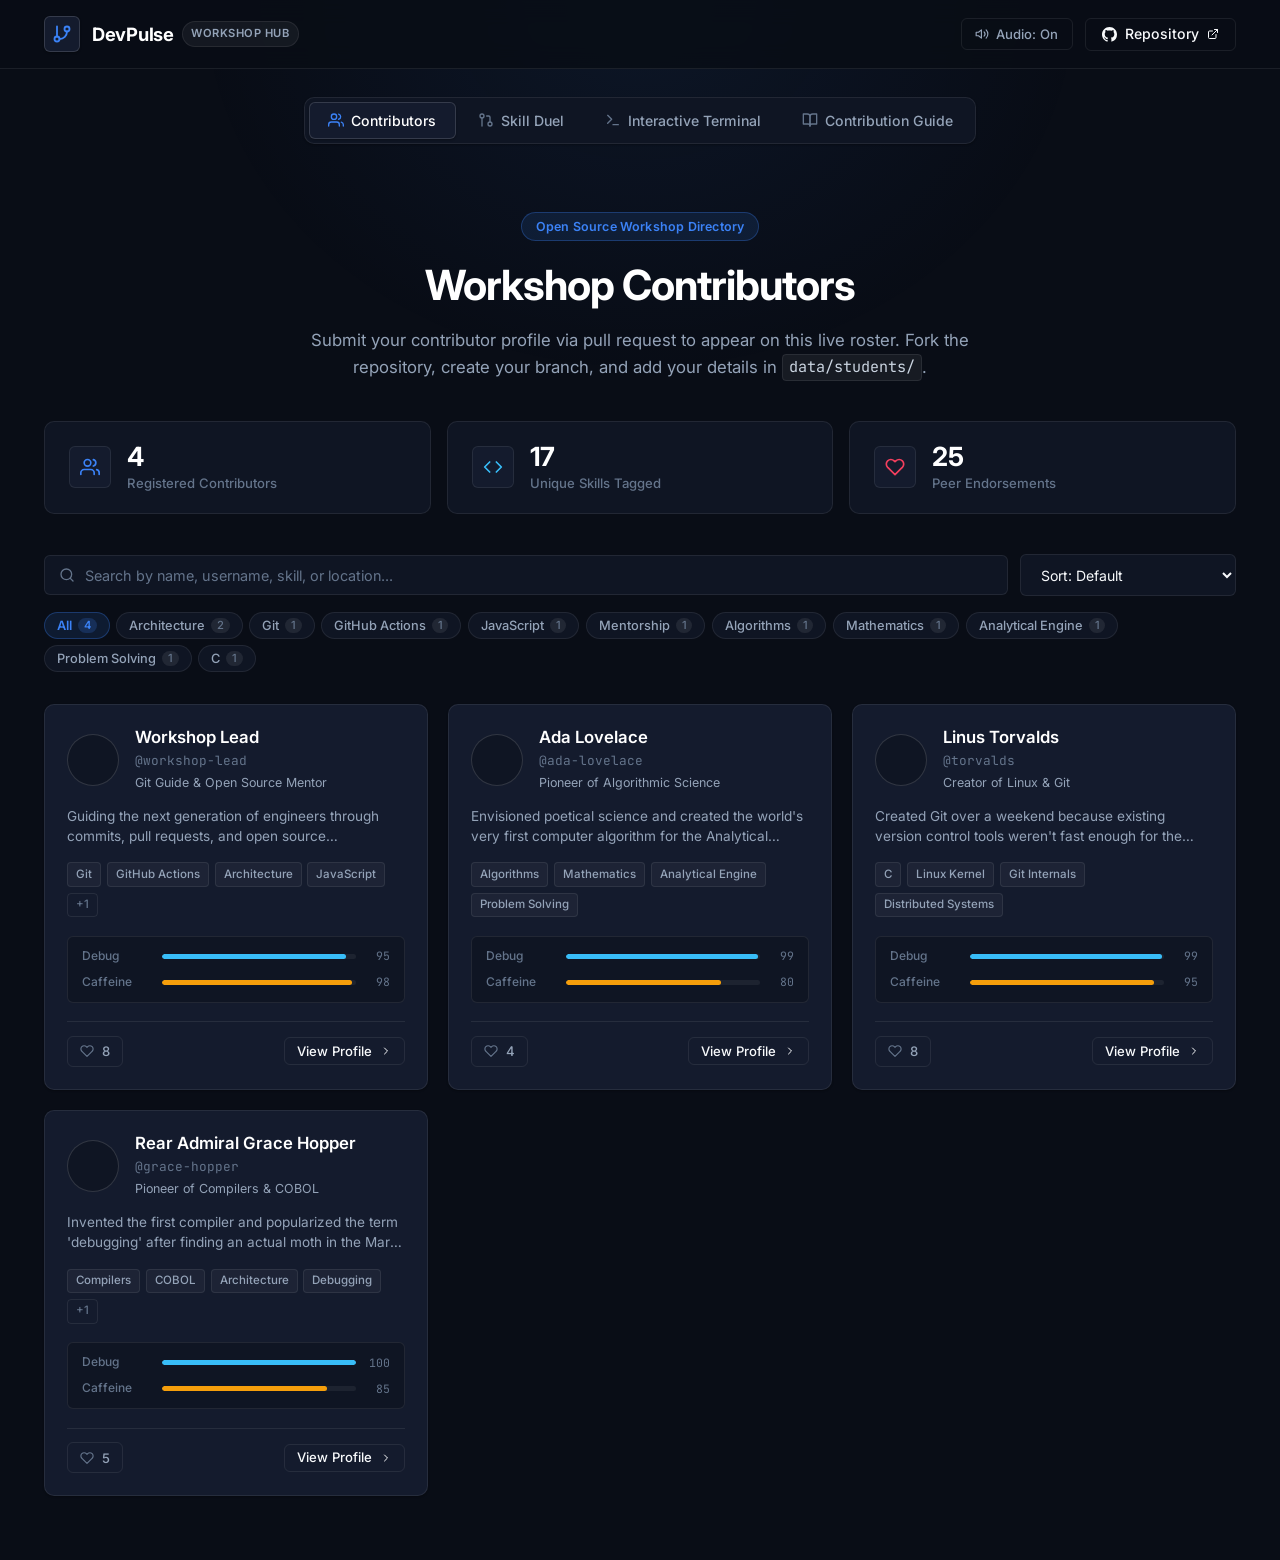
==== commit 38295695: "commiting new branch changes" ====
--- a/GItHub/index.html
+++ b/GItHub/index.html
@@ -5,7 +5,7 @@
   <meta charset="UTF-8">
   <meta name="viewport" content="width=device-width, initial-scale=1.0">
   <meta name="description" content="DevPulse - Contributor directory and interactive Git workshop platform.">
-  <title>DevPulse · Git Workshop Hub</title>
+  <title> Git and Github Workshop </title>
   <link rel="stylesheet" href="css/styles.css">
   <link rel="icon"
     href="data:image/svg+xml,<svg xmlns=%22http://www.w3.org/2000/svg%22 viewBox=%220 0 24 24%22 fill=%22none%22 stroke=%22%232f81f7%22 stroke-width=%222%22 stroke-linecap=%22round%22 stroke-linejoin=%22round%22><line x1=%226%22 y1=%223%22 x2=%226%22 y2=%2215%22/><circle cx=%2218%22 cy=%226%22 r=%223%22/><circle cx=%226%22 cy=%2218%22 r=%223%22/><path d=%22M18 9a9 9 0 0 1-9 9%22/></svg>">
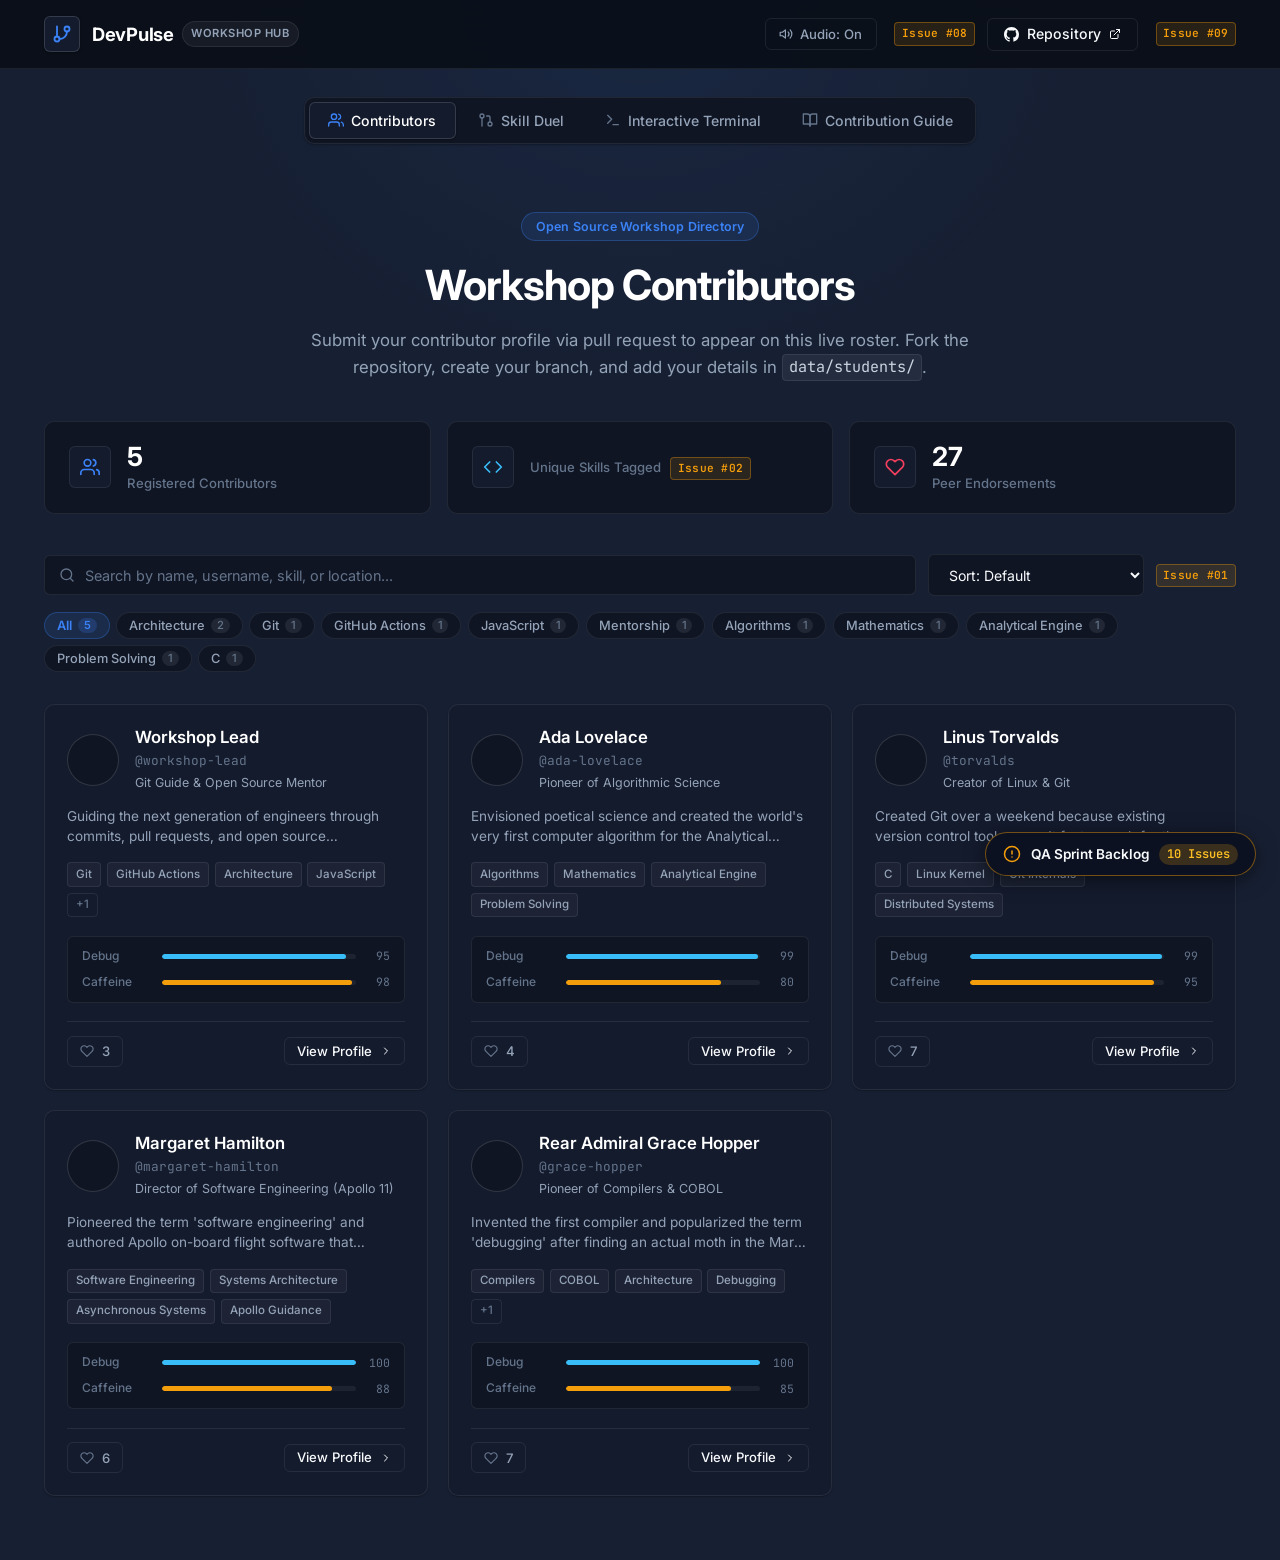
==== commit 1ab43a30: "feat(workshop): initialize sprint 1 QA defect track, CI workflows, and contributor roster" ====
--- a/GItHub/index.html
+++ b/GItHub/index.html
@@ -41,6 +41,7 @@
           </svg>
           <span class="audio-label">Audio: On</span>
         </button>
+        <span class="qa-badge" data-issue="8" title="Defect #08: Status text inverted on mute toggle">Issue #08</span>
         <a href="https://github.com" target="_blank" rel="noopener noreferrer" class="btn btn-outline"
           id="github-repo-btn">
           <svg width="15" height="15" viewBox="0 0 24 24" fill="currentColor">
@@ -55,6 +56,7 @@
             <line x1="10" y1="14" x2="21" y2="3"></line>
           </svg>
         </a>
+        <span class="qa-badge" data-issue="9" title="Defect #09: Header repository button navigates to generic github.com">Issue #09</span>
       </div>
     </div>
   </header>
@@ -140,7 +142,7 @@
           </div>
           <div>
             <div class="stat-number" id="stat-unique-skills">0</div>
-            <div class="stat-label">Unique Skills Tagged</div>
+            <div class="stat-label">Unique Skills Tagged <span class="qa-badge" data-issue="2" title="Defect #02: Stat counter displays undefined / NaN">Issue #02</span></div>
           </div>
         </div>
         <div class="stat-item">
@@ -171,13 +173,16 @@
             <input type="text" id="search-input" class="search-input"
               placeholder="Search by name, username, skill, or location...">
           </div>
-          <select id="sort-select" class="sort-select">
-            <option value="default">Sort: Default</option>
-            <option value="name">Sort: Name (A–Z)</option>
-            <option value="kudos">Sort: Peer Endorsements</option>
-            <option value="debugging">Sort: Debugging Score</option>
-            <option value="caffeine">Sort: Caffeine Index</option>
-          </select>
+          <div class="sort-select-wrapper" style="display: flex; align-items: center; gap: 0.4rem;">
+            <select id="sort-select" class="sort-select">
+              <option value="default">Sort: Default</option>
+              <option value="name">Sort: Name (A–Z)</option>
+              <option value="kudos">Sort: Peer Endorsements</option>
+              <option value="debugging">Sort: Debugging Score</option>
+              <option value="caffeine">Sort: Caffeine Index</option>
+            </select>
+            <span class="qa-badge" data-issue="1" title="Defect #01: Kudos sort order appears reversed">Issue #01</span>
+          </div>
         </div>
 
         <div class="skills-pills-row" id="skills-filter-container">
@@ -210,7 +215,7 @@
           <div class="arena-vs-badge" aria-hidden="true">VS</div>
 
           <div class="fighter-slot">
-            <label for="arena-fighter-2" class="field-label">Contender 2</label>
+            <label for="arena-fighter-2" class="field-label">Contender 2 <span class="qa-badge" data-issue="6" title="Defect #06: Contender 2 HP gauge lacks bottom clamping below 0">Issue #06</span></label>
             <select id="arena-fighter-2" class="fighter-select"></select>
             <div id="fighter-2-card"></div>
           </div>
@@ -219,6 +224,7 @@
         <div class="arena-controls">
           <button id="start-battle-btn" class="btn btn-primary btn-battle">Run Comparison Duel</button>
           <button id="reset-battle-btn" class="btn btn-outline">Reset</button>
+          <span class="qa-badge" data-issue="10" title="Defect #10: Contender validation allows selecting identical fighters">Issue #10</span>
         </div>
 
         <div class="battle-log-container" id="battle-log-messages">
@@ -234,7 +240,7 @@
         <div class="arcade-card">
           <div class="arcade-card-header">
             <span class="arcade-tag">Terminal Exercise</span>
-            <h3 class="arcade-title">Command Speed Typer</h3>
+            <h3 class="arcade-title">Command Speed Typer <span class="qa-badge" data-issue="4" title="Defect #04: Restarting typer causes timer interval leakage and 2x countdown speed">Issue #04</span></h3>
             <p class="step-desc">Test your command-line recall. Enter the appropriate Git command before the clock runs
               out.</p>
           </div>
@@ -259,7 +265,7 @@
         <div class="arcade-card">
           <div class="arcade-card-header">
             <span class="arcade-tag">Knowledge Check</span>
-            <h3 class="arcade-title">Version Control Assessment</h3>
+            <h3 class="arcade-title">Version Control Assessment <span class="qa-badge" data-issue="5" title="Defect #05: Assessment Q5 answer key maps to incorrect option index">Issue #05</span></h3>
             <p class="step-desc">Verify your understanding of branching models, commit semantics, and merge conflict
               resolution.</p>
           </div>
@@ -299,7 +305,7 @@
           <div class="guide-step">
             <div class="step-num-badge">1</div>
             <div class="step-body">
-              <h3 class="step-title">Fork and Clone</h3>
+              <h3 class="step-title">Fork and Clone <span class="qa-badge" data-issue="7" title="Defect #07: Clone directory navigation mismatch (cd DevPulse fails)">Issue #07</span></h3>
               <p class="step-desc">Fork the repository to your personal GitHub account, then clone it to your local
                 environment:</p>
               <div class="code-snippet-box">git clone https://github.com/Akhilesh-pujar/GitHub_workshop<br>cd DevPulse
@@ -380,6 +386,220 @@
     </div>
   </div>
 
+  <!-- Workshop QA Sprint Backlog Launcher (Floating) -->
+  <aside class="qa-backlog-launcher-wrapper" aria-label="Workshop QA Tracking">
+    <button id="qa-backlog-toggle-btn" class="qa-launcher-btn" title="View Workshop QA Defect Backlog (10 Issues)">
+      <div class="qa-launcher-icon">
+        <svg width="18" height="18" viewBox="0 0 24 24" fill="none" stroke="currentColor" stroke-width="2" stroke-linecap="round" stroke-linejoin="round">
+          <circle cx="12" cy="12" r="10"></circle>
+          <line x1="12" y1="8" x2="12" y2="12"></line>
+          <line x1="12" y1="16" x2="12.01" y2="16"></line>
+        </svg>
+      </div>
+      <span class="qa-launcher-text">QA Sprint Backlog</span>
+      <span class="qa-launcher-pill">10 Issues</span>
+    </button>
+  </aside>
+
+  <!-- Workshop QA Sprint Backlog Modal Dialog -->
+  <div id="qa-backlog-modal" class="modal-overlay qa-modal" role="dialog" aria-modal="true" aria-labelledby="qa-modal-title">
+    <div class="modal-window qa-modal-window">
+      <div class="qa-modal-header">
+        <div class="qa-header-title-group">
+          <div class="qa-icon-wrap">
+            <svg width="20" height="20" viewBox="0 0 24 24" fill="none" stroke="currentColor" stroke-width="2" stroke-linecap="round" stroke-linejoin="round">
+              <path d="M12 20h9"></path>
+              <path d="M16.5 3.5a2.121 2.121 0 0 1 3 3L7 19l-4 1 1-4L16.5 3.5z"></path>
+            </svg>
+          </div>
+          <div>
+            <h2 id="qa-modal-title" class="qa-title">Workshop Engineering QA Backlog</h2>
+            <p class="qa-subtitle">Sprint 1 Pre-Release Defect Register • MTech Hands-on Track</p>
+          </div>
+        </div>
+        <button id="qa-modal-close-btn" class="modal-close-btn" aria-label="Close defect register">
+          <svg width="18" height="18" viewBox="0 0 24 24" fill="none" stroke="currentColor" stroke-width="2" stroke-linecap="round" stroke-linejoin="round">
+            <line x1="18" y1="6" x2="6" y2="18"></line>
+            <line x1="6" y1="6" x2="18" y2="18"></line>
+          </svg>
+        </button>
+      </div>
+
+      <div class="qa-workflow-banner">
+        <div class="qa-workflow-title">Student Workflow Instructions</div>
+        <ol class="qa-workflow-steps">
+          <li><strong>Select an Issue:</strong> Pick an unassigned defect below (Issue #01 to #10).</li>
+          <li><strong>Raise on GitHub:</strong> File a formal GitHub Issue (e.g. <code>[Bug]: Issue #01 - Kudos sort order inverted</code>) and assign it to a team member.</li>
+          <li><strong>Branch & Fix:</strong> Run <code>git checkout -b fix/issue-XX-description</code>, investigate the source code, and implement the resolution.</li>
+          <li><strong>Verify & Push:</strong> Test locally in your browser, commit with conventional commit format, and push your branch upstream.</li>
+          <li><strong>Open Pull Request:</strong> Open a PR referencing <code>Fixes #&lt;issue-num&gt;</code> to trigger the automated CI pipeline!</li>
+        </ol>
+      </div>
+
+      <div class="qa-issues-list" id="qa-issues-container">
+        <!-- Issue #01 -->
+        <div class="qa-issue-card" data-issue-target="1">
+          <div class="qa-issue-top">
+            <div class="qa-issue-tags">
+              <span class="qa-tag-num">Issue #01</span>
+              <span class="qa-tag-component">Search & Filter</span>
+              <span class="qa-tag-severity medium">Medium</span>
+            </div>
+            <span class="qa-issue-file">GItHub/js/app.js</span>
+          </div>
+          <h3 class="qa-issue-title">Inverted sort order for "Peer Endorsements"</h3>
+          <p class="qa-issue-desc">
+            Selecting "Sort: Peer Endorsements" sorts the contributors ascending rather than descending, causing contributors with the fewest endorsements to appear first.
+          </p>
+        </div>
+
+        <!-- Issue #02 -->
+        <div class="qa-issue-card" data-issue-target="2">
+          <div class="qa-issue-top">
+            <div class="qa-issue-tags">
+              <span class="qa-tag-num">Issue #02</span>
+              <span class="qa-tag-component">Metrics Engine</span>
+              <span class="qa-tag-severity high">High</span>
+            </div>
+            <span class="qa-issue-file">GItHub/js/app.js</span>
+          </div>
+          <h3 class="qa-issue-title">"Unique Skills Tagged" counter displays undefined / NaN</h3>
+          <p class="qa-issue-desc">
+            The unique skills counter element on the workshop metrics banner displays <code>undefined</code> due to an uninitialized property reference in <code>updateStatsCounters()</code>.
+          </p>
+        </div>
+
+        <!-- Issue #03 -->
+        <div class="qa-issue-card" data-issue-target="3">
+          <div class="qa-issue-top">
+            <div class="qa-issue-tags">
+              <span class="qa-tag-num">Issue #03</span>
+              <span class="qa-tag-component">Profile Modal</span>
+              <span class="qa-tag-severity low">Low</span>
+            </div>
+            <span class="qa-issue-file">GItHub/js/app.js</span>
+          </div>
+          <h3 class="qa-issue-title">Modal "AI Prompt Crafting" bar width binds to debugging stat</h3>
+          <p class="qa-issue-desc">
+            In the developer detail modal, the progress bar width style attribute for "AI Prompt Crafting" references <code>p.stats?.debugging</code> instead of <code>p.stats?.promptCrafting</code>.
+          </p>
+        </div>
+
+        <!-- Issue #04 -->
+        <div class="qa-issue-card" data-issue-target="4">
+          <div class="qa-issue-top">
+            <div class="qa-issue-tags">
+              <span class="qa-tag-num">Issue #04</span>
+              <span class="qa-tag-component">Terminal Arcade</span>
+              <span class="qa-tag-severity high">High</span>
+            </div>
+            <span class="qa-issue-file">GItHub/js/arcade.js</span>
+          </div>
+          <h3 class="qa-issue-title">Speed Typer timer accelerates upon restarting session</h3>
+          <p class="qa-issue-desc">
+            Restarting or re-initiating the 30-second speed typer without clearing the previous timer interval causes interval leakage, resulting in double-speed countdowns.
+          </p>
+        </div>
+
+        <!-- Issue #05 -->
+        <div class="qa-issue-card" data-issue-target="5">
+          <div class="qa-issue-top">
+            <div class="qa-issue-tags">
+              <span class="qa-tag-num">Issue #05</span>
+              <span class="qa-tag-component">Git Quizzer</span>
+              <span class="qa-tag-severity medium">Medium</span>
+            </div>
+            <span class="qa-issue-file">GItHub/js/arcade.js</span>
+          </div>
+          <h3 class="qa-issue-title">Assessment Question 5 answer key maps to incorrect option index</h3>
+          <p class="qa-issue-desc">
+            In the Git knowledge assessment, Question 5 regarding <code>git checkout -b</code> has its answer key set to index <code>0</code> ("Deletes a branch") instead of index <code>1</code> ("Creates a new branch..."), penalizing correct submissions.
+          </p>
+        </div>
+
+        <!-- Issue #06 -->
+        <div class="qa-issue-card" data-issue-target="6">
+          <div class="qa-issue-top">
+            <div class="qa-issue-tags">
+              <span class="qa-tag-num">Issue #06</span>
+              <span class="qa-tag-component">Battle Arena</span>
+              <span class="qa-tag-severity medium">Medium</span>
+            </div>
+            <span class="qa-issue-file">GItHub/js/battle-arena.js</span>
+          </div>
+          <h3 class="qa-issue-title">Contender 2 HP gauge lacks bottom clamping below 0</h3>
+          <p class="qa-issue-desc">
+            In <code>executeTurn()</code>, damage subtraction for Contender 2 omits <code>Math.max(0, ...)</code>, causing health points to display negative numbers on defeat.
+          </p>
+        </div>
+
+        <!-- Issue #07 -->
+        <div class="qa-issue-card" data-issue-target="7">
+          <div class="qa-issue-top">
+            <div class="qa-issue-tags">
+              <span class="qa-tag-num">Issue #07</span>
+              <span class="qa-tag-component">Contribution Guide</span>
+              <span class="qa-tag-severity high">High</span>
+            </div>
+            <span class="qa-issue-file">GItHub/index.html</span>
+          </div>
+          <h3 class="qa-issue-title">Guide Step 1 directory navigation command mismatch</h3>
+          <p class="qa-issue-desc">
+            Step 1 snippet instructs students to run <code>cd DevPulse</code> after cloning, but the repository clone path defaults to <code>GitHub_workshop</code>, breaking terminal execution.
+          </p>
+        </div>
+
+        <!-- Issue #08 -->
+        <div class="qa-issue-card" data-issue-target="8">
+          <div class="qa-issue-top">
+            <div class="qa-issue-tags">
+              <span class="qa-tag-num">Issue #08</span>
+              <span class="qa-tag-component">Audio Console</span>
+              <span class="qa-tag-severity low">Low</span>
+            </div>
+            <span class="qa-issue-file">GItHub/js/app.js</span>
+          </div>
+          <h3 class="qa-issue-title">Audio toggle button label text condition is inverted</h3>
+          <p class="qa-issue-desc">
+            Toggling mute state displays "Audio: On" when the audio synthesizer is actually muted, and displays "Audio: Muted" when audio is active.
+          </p>
+        </div>
+
+        <!-- Issue #09 -->
+        <div class="qa-issue-card" data-issue-target="9">
+          <div class="qa-issue-top">
+            <div class="qa-issue-tags">
+              <span class="qa-tag-num">Issue #09</span>
+              <span class="qa-tag-component">Navigation Bar</span>
+              <span class="qa-tag-severity medium">Medium</span>
+            </div>
+            <span class="qa-issue-file">GItHub/index.html</span>
+          </div>
+          <h3 class="qa-issue-title">Header "Repository" button points to root github.com</h3>
+          <p class="qa-issue-desc">
+            The primary header repository navigation button links to <code>https://github.com</code> instead of the canonical workshop repository destination.
+          </p>
+        </div>
+
+        <!-- Issue #10 -->
+        <div class="qa-issue-card" data-issue-target="10">
+          <div class="qa-issue-top">
+            <div class="qa-issue-tags">
+              <span class="qa-tag-num">Issue #10</span>
+              <span class="qa-tag-component">Battle Arena</span>
+              <span class="qa-tag-severity medium">Medium</span>
+            </div>
+            <span class="qa-issue-file">GItHub/js/battle-arena.js</span>
+          </div>
+          <h3 class="qa-issue-title">Duel simulator permits matching identical contenders for self-battle</h3>
+          <p class="qa-issue-desc">
+            Contender validation logic enables the comparison simulation even when Contender 1 and Contender 2 select the same profile, allowing self-combat anomalies.
+          </p>
+        </div>
+      </div>
+    </div>
+  </div>
+
   <!-- Scripts -->
   <script src="js/audio.js"></script>
   <script src="js/battle-arena.js"></script>
--- a/GItHub/css/styles.css
+++ b/GItHub/css/styles.css
@@ -7,12 +7,12 @@
 
 :root {
   /* Surface & Base Colors */
-  --bg-canvas: #090d16;
+  --bg-canvas: #172033;
   --bg-surface: #0f1523;
   --bg-card: #141b2d;
   --bg-card-hover: #182238;
   --bg-input: #0c121e;
-  
+
   /* Borders */
   --border-subtle: rgba(255, 255, 255, 0.08);
   --border-medium: rgba(255, 255, 255, 0.14);
@@ -54,7 +54,9 @@
   --shadow-lg: 0 12px 30px rgba(0, 0, 0, 0.4);
 }
 
-*, *::before, *::after {
+*,
+*::before,
+*::after {
   box-sizing: border-box;
   margin: 0;
   padding: 0;
@@ -404,9 +406,17 @@
   flex-shrink: 0;
 }
 
-.stat-icon.contributors { color: var(--accent-primary); }
-.stat-icon.skills { color: #38bdf8; }
-.stat-icon.kudos { color: var(--kudos-accent); }
+.stat-icon.contributors {
+  color: var(--accent-primary);
+}
+
+.stat-icon.skills {
+  color: #38bdf8;
+}
+
+.stat-icon.kudos {
+  color: var(--kudos-accent);
+}
 
 .stat-number {
   font-size: 1.65rem;
@@ -709,8 +719,13 @@
   transition: width 0.4s ease;
 }
 
-.stat-bar-val.debug { background: #38bdf8; }
-.stat-bar-val.caffeine { background: #f59e0b; }
+.stat-bar-val.debug {
+  background: #38bdf8;
+}
+
+.stat-bar-val.caffeine {
+  background: #f59e0b;
+}
 
 .stat-num {
   font-family: var(--font-mono);
@@ -765,9 +780,17 @@
 }
 
 @keyframes burst {
-  0% { transform: scale(1); }
-  50% { transform: scale(1.15); }
-  100% { transform: scale(1); }
+  0% {
+    transform: scale(1);
+  }
+
+  50% {
+    transform: scale(1.15);
+  }
+
+  100% {
+    transform: scale(1);
+  }
 }
 
 .view-profile-btn {
@@ -912,9 +935,19 @@
 }
 
 @keyframes hit-shake {
-  0%, 100% { transform: translateX(0); }
-  25% { transform: translateX(-4px); }
-  75% { transform: translateX(4px); }
+
+  0%,
+  100% {
+    transform: translateX(0);
+  }
+
+  25% {
+    transform: translateX(-4px);
+  }
+
+  75% {
+    transform: translateX(4px);
+  }
 }
 
 .empty-fighter-slot {
@@ -980,8 +1013,13 @@
   transition: width 0.3s ease;
 }
 
-.hp-fill.warning { background: var(--warning); }
-.hp-fill.critical { background: var(--danger); }
+.hp-fill.warning {
+  background: var(--warning);
+}
+
+.hp-fill.critical {
+  background: var(--danger);
+}
 
 .fighter-stats-mini {
   display: grid;
@@ -1046,13 +1084,37 @@
   color: var(--text-secondary);
 }
 
-.log-entry.system { color: var(--accent-primary); }
-.log-entry.player1 { color: #38bdf8; }
-.log-entry.player2 { color: #f472b6; }
-.log-entry.winner { color: var(--success); font-weight: 600; }
-.log-time { color: var(--text-muted); margin-right: 0.5rem; }
-.crit-tag { color: var(--danger); font-weight: 600; }
-.move-name { color: #cbd5e1; font-weight: 600; }
+.log-entry.system {
+  color: var(--accent-primary);
+}
+
+.log-entry.player1 {
+  color: #38bdf8;
+}
+
+.log-entry.player2 {
+  color: #f472b6;
+}
+
+.log-entry.winner {
+  color: var(--success);
+  font-weight: 600;
+}
+
+.log-time {
+  color: var(--text-muted);
+  margin-right: 0.5rem;
+}
+
+.crit-tag {
+  color: var(--danger);
+  font-weight: 600;
+}
+
+.move-name {
+  color: #cbd5e1;
+  font-weight: 600;
+}
 
 /* ==========================================================================
    Terminal & Quiz UI
@@ -1646,19 +1708,320 @@
    Responsive Breakpoints
    ========================================================================== */
 @media (max-width: 900px) {
-  .hero-title { font-size: 2rem; }
-  .stats-banner { grid-template-columns: 1fr; gap: 0.75rem; }
-  .arena-matchup-row { grid-template-columns: 1fr; }
-  .arena-vs-badge { justify-self: center; }
-  .arcade-grid { grid-template-columns: 1fr; }
+  .hero-title {
+    font-size: 2rem;
+  }
+
+  .stats-banner {
+    grid-template-columns: 1fr;
+    gap: 0.75rem;
+  }
+
+  .arena-matchup-row {
+    grid-template-columns: 1fr;
+  }
+
+  .arena-vs-badge {
+    justify-self: center;
+  }
+
+  .arcade-grid {
+    grid-template-columns: 1fr;
+  }
 }
 
 @media (max-width: 640px) {
-  .profiles-grid { grid-template-columns: 1fr; }
-  .search-row { flex-direction: column; }
-  .nav-tabs { flex-wrap: wrap; }
-  .nav-tab-btn { padding: 0.45rem 0.75rem; font-size: 0.82rem; }
-  .modal-stats-grid { grid-template-columns: 1fr; }
-  .modal-profile-header { flex-direction: column; text-align: center; }
-  .modal-badges { justify-content: center; }
-}
+  .profiles-grid {
+    grid-template-columns: 1fr;
+  }
+
+  .search-row {
+    flex-direction: column;
+  }
+
+  .nav-tabs {
+    flex-wrap: wrap;
+  }
+
+  .nav-tab-btn {
+    padding: 0.45rem 0.75rem;
+    font-size: 0.82rem;
+  }
+
+  .modal-stats-grid {
+    grid-template-columns: 1fr;
+  }
+
+  .modal-profile-header {
+    flex-direction: column;
+    text-align: center;
+  }
+
+  .modal-badges {
+    justify-content: center;
+  }
+}
+
+/* ==========================================================================
+   Workshop QA Defect Backlog & In-Page Issue Flags
+   ========================================================================== */
+.qa-badge {
+  display: inline-flex;
+  align-items: center;
+  gap: 0.25rem;
+  padding: 0.12rem 0.42rem;
+  font-size: 0.7rem;
+  font-family: var(--font-mono);
+  font-weight: 600;
+  color: #f59e0b;
+  background: rgba(245, 158, 11, 0.12);
+  border: 1px solid rgba(245, 158, 11, 0.35);
+  border-radius: var(--radius-xs);
+  cursor: pointer;
+  vertical-align: middle;
+  margin-left: 0.35rem;
+  letter-spacing: 0.02em;
+  transition: all 0.2s ease;
+  user-select: none;
+}
+
+.qa-badge:hover {
+  background: rgba(245, 158, 11, 0.24);
+  border-color: #f59e0b;
+  color: #fbbf24;
+  transform: translateY(-1px);
+}
+
+.qa-backlog-launcher-wrapper {
+  position: fixed;
+  bottom: 1.5rem;
+  right: 1.5rem;
+  z-index: 990;
+}
+
+.qa-launcher-btn {
+  display: inline-flex;
+  align-items: center;
+  gap: 0.6rem;
+  padding: 0.65rem 1.05rem;
+  background: #0b1120;
+  border: 1px solid rgba(245, 158, 11, 0.45);
+  border-radius: var(--radius-full);
+  color: #f8fafc;
+  font-family: var(--font-sans);
+  font-size: 0.85rem;
+  font-weight: 600;
+  cursor: pointer;
+  box-shadow: 0 4px 20px rgba(0, 0, 0, 0.5);
+  transition: all 0.25s ease;
+}
+
+.qa-launcher-btn:hover {
+  background: #1e293b;
+  border-color: #f59e0b;
+  box-shadow: 0 6px 24px rgba(245, 158, 11, 0.3);
+  transform: translateY(-2px);
+}
+
+.qa-launcher-icon {
+  color: #f59e0b;
+  display: flex;
+  align-items: center;
+}
+
+.qa-launcher-pill {
+  background: rgba(245, 158, 11, 0.2);
+  color: #fbbf24;
+  padding: 0.15rem 0.5rem;
+  border-radius: var(--radius-full);
+  font-size: 0.75rem;
+  font-family: var(--font-mono);
+}
+
+.qa-modal-window {
+  max-width: 840px;
+  max-height: 88vh;
+  display: flex;
+  flex-direction: column;
+}
+
+.qa-modal-header {
+  display: flex;
+  justify-content: space-between;
+  align-items: flex-start;
+  padding-bottom: 0.85rem;
+  border-bottom: 1px solid var(--border-subtle);
+  margin-bottom: 0.85rem;
+}
+
+.qa-header-title-group {
+  display: flex;
+  gap: 0.75rem;
+  align-items: center;
+}
+
+.qa-icon-wrap {
+  width: 38px;
+  height: 38px;
+  border-radius: var(--radius-md);
+  background: rgba(245, 158, 11, 0.15);
+  color: #f59e0b;
+  display: flex;
+  align-items: center;
+  justify-content: center;
+  flex-shrink: 0;
+}
+
+.qa-title {
+  font-size: 1.2rem;
+  font-weight: 700;
+  color: var(--text-primary);
+}
+
+.qa-subtitle {
+  font-size: 0.8rem;
+  color: var(--text-secondary);
+}
+
+.qa-workflow-banner {
+  background: rgba(59, 130, 246, 0.08);
+  border: 1px solid rgba(59, 130, 246, 0.22);
+  border-radius: var(--radius-md);
+  padding: 0.75rem 1rem;
+  margin-bottom: 1rem;
+}
+
+.qa-workflow-title {
+  font-size: 0.8rem;
+  font-weight: 700;
+  text-transform: uppercase;
+  letter-spacing: 0.04em;
+  color: #60a5fa;
+  margin-bottom: 0.35rem;
+}
+
+.qa-workflow-steps {
+  padding-left: 1.2rem;
+  font-size: 0.8rem;
+  color: var(--text-secondary);
+  line-height: 1.5;
+}
+
+.qa-workflow-steps li {
+  margin-bottom: 0.2rem;
+}
+
+.qa-issues-list {
+  overflow-y: auto;
+  display: flex;
+  flex-direction: column;
+  gap: 0.65rem;
+  padding-right: 0.35rem;
+}
+
+.qa-issue-card {
+  background: var(--bg-card);
+  border: 1px solid var(--border-subtle);
+  border-radius: var(--radius-md);
+  padding: 0.8rem 1rem;
+  transition: all 0.2s ease;
+}
+
+.qa-issue-card:hover {
+  border-color: rgba(245, 158, 11, 0.35);
+  background: var(--bg-card-hover);
+}
+
+.qa-issue-top {
+  display: flex;
+  justify-content: space-between;
+  align-items: center;
+  margin-bottom: 0.35rem;
+  flex-wrap: wrap;
+  gap: 0.5rem;
+}
+
+.qa-issue-tags {
+  display: flex;
+  gap: 0.4rem;
+  align-items: center;
+}
+
+.qa-tag-num {
+  background: rgba(245, 158, 11, 0.15);
+  color: #fbbf24;
+  font-family: var(--font-mono);
+  font-weight: 700;
+  font-size: 0.72rem;
+  padding: 0.12rem 0.4rem;
+  border-radius: var(--radius-xs);
+}
+
+.qa-tag-component {
+  background: rgba(255, 255, 255, 0.06);
+  color: var(--text-secondary);
+  font-size: 0.72rem;
+  padding: 0.12rem 0.4rem;
+  border-radius: var(--radius-xs);
+}
+
+.qa-tag-severity {
+  font-size: 0.68rem;
+  font-weight: 600;
+  padding: 0.12rem 0.4rem;
+  border-radius: var(--radius-xs);
+}
+
+.qa-tag-severity.high {
+  background: rgba(239, 68, 68, 0.15);
+  color: #f87171;
+}
+
+.qa-tag-severity.medium {
+  background: rgba(245, 158, 11, 0.15);
+  color: #fbbf24;
+}
+
+.qa-tag-severity.low {
+  background: rgba(59, 130, 246, 0.15);
+  color: #60a5fa;
+}
+
+.qa-issue-file {
+  font-family: var(--font-mono);
+  font-size: 0.72rem;
+  color: var(--text-muted);
+}
+
+.qa-issue-title {
+  font-size: 0.92rem;
+  font-weight: 600;
+  color: var(--text-primary);
+  margin-bottom: 0.25rem;
+}
+
+.qa-issue-desc {
+  font-size: 0.8rem;
+  color: var(--text-secondary);
+  line-height: 1.45;
+  margin-bottom: 0.4rem;
+}
+
+.qa-issue-action-row {
+  display: flex;
+  justify-content: flex-end;
+}
+
+.qa-action-link {
+  font-size: 0.76rem;
+  color: #60a5fa;
+  text-decoration: none;
+  display: inline-flex;
+  align-items: center;
+  gap: 0.3rem;
+  font-weight: 500;
+}
+
+.qa-action-link:hover {
+  text-decoration: underline;
+}
